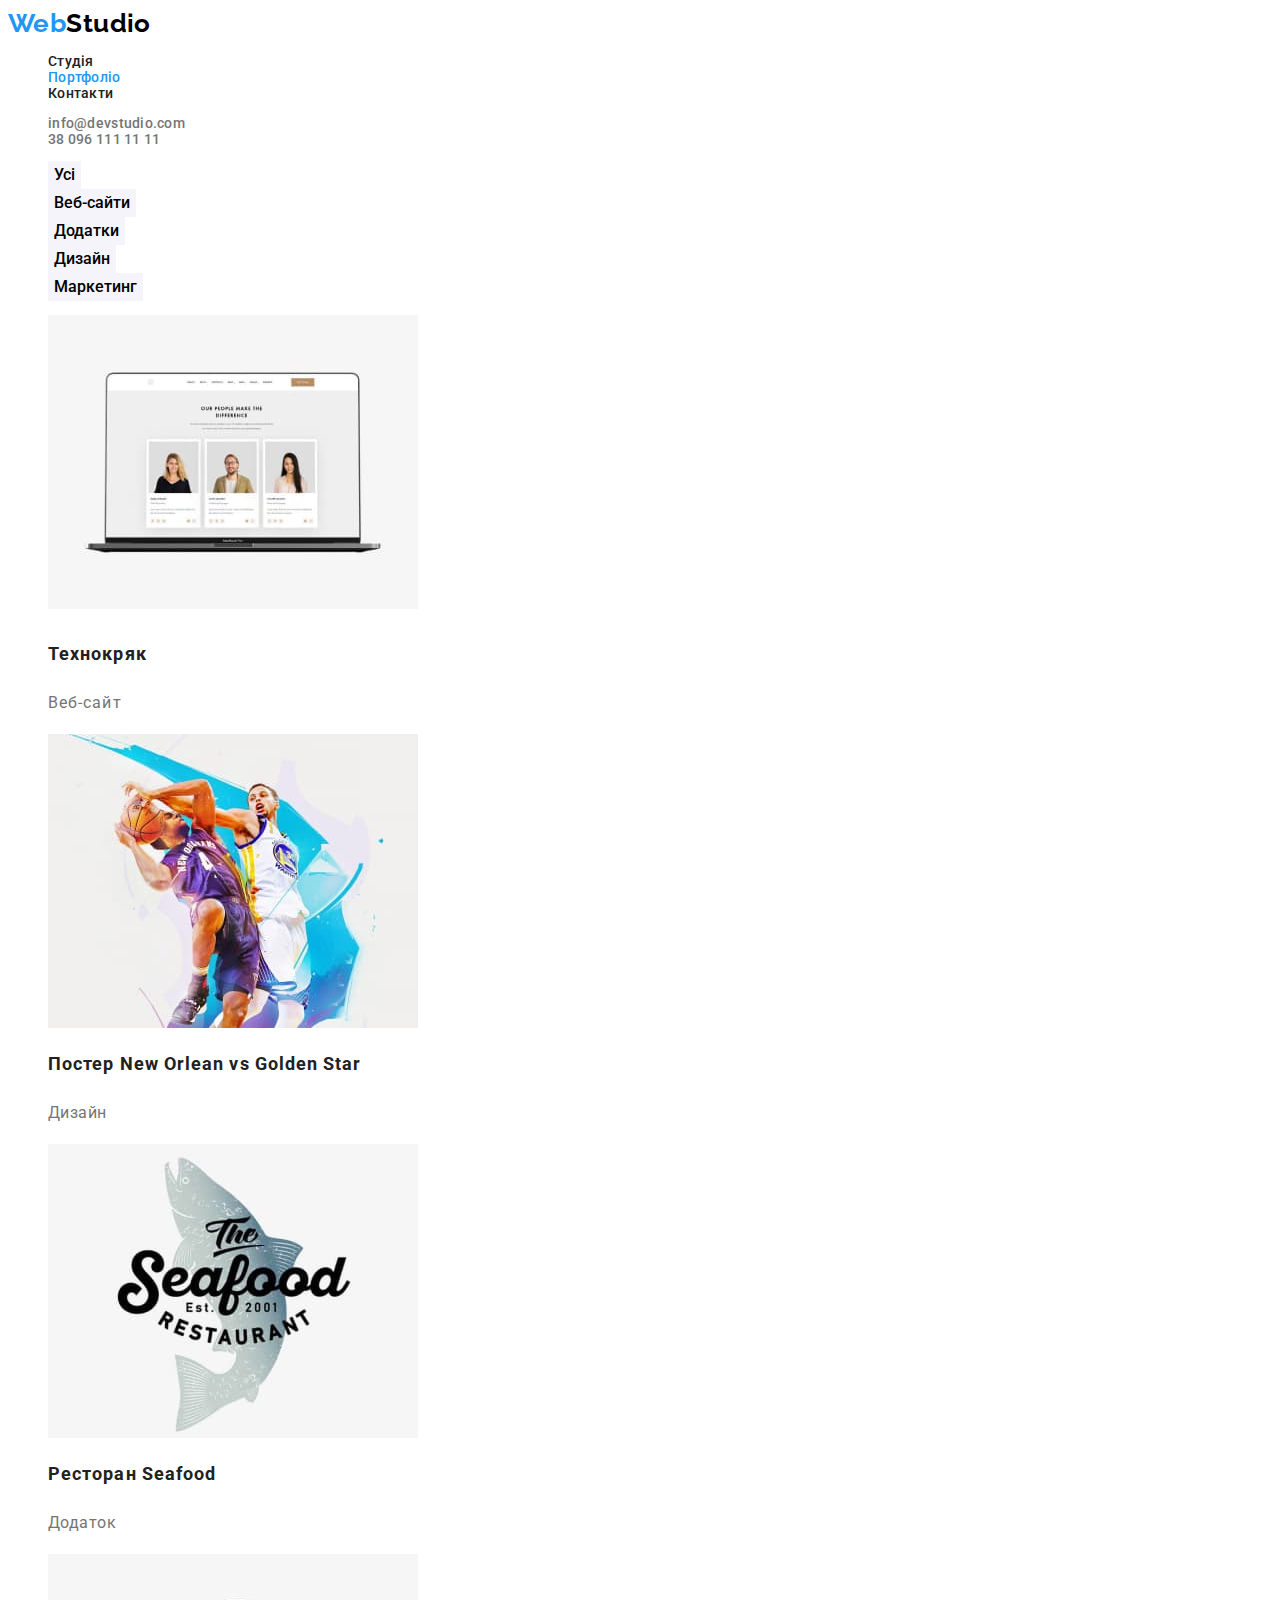
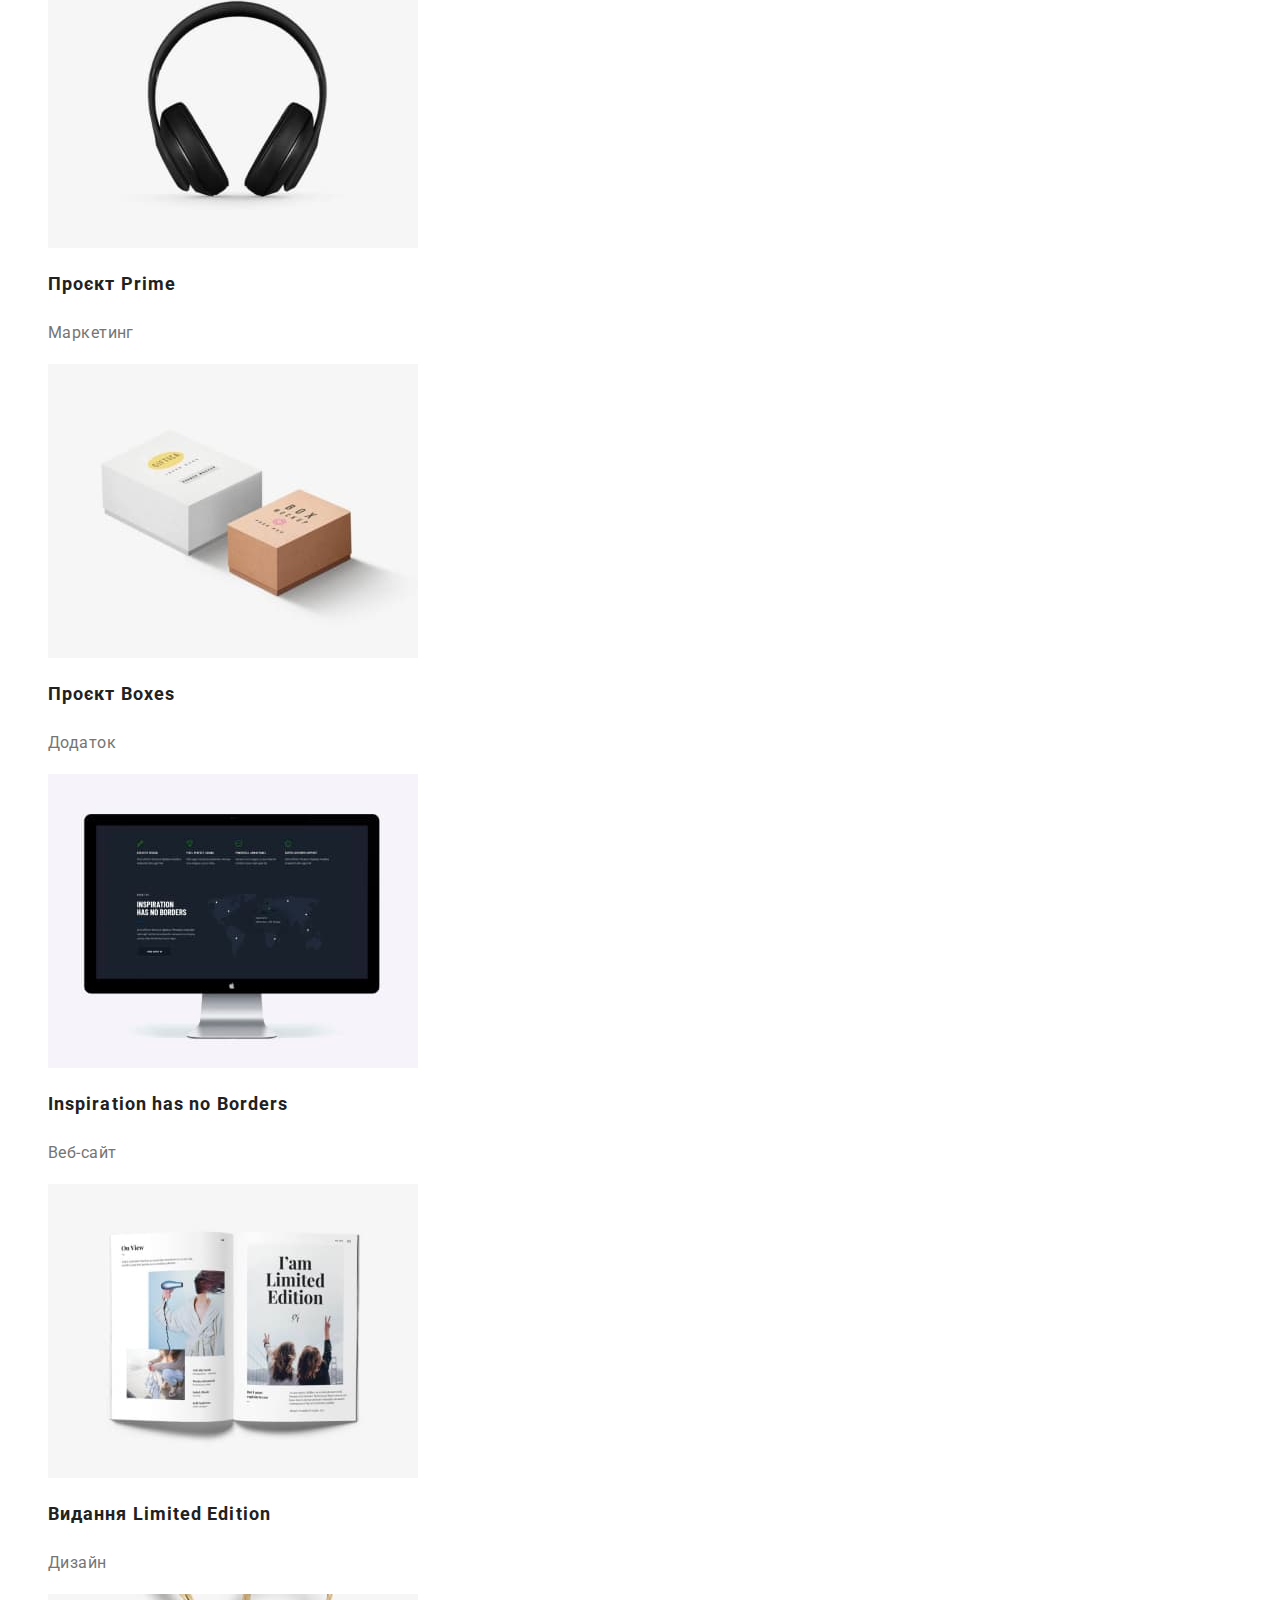
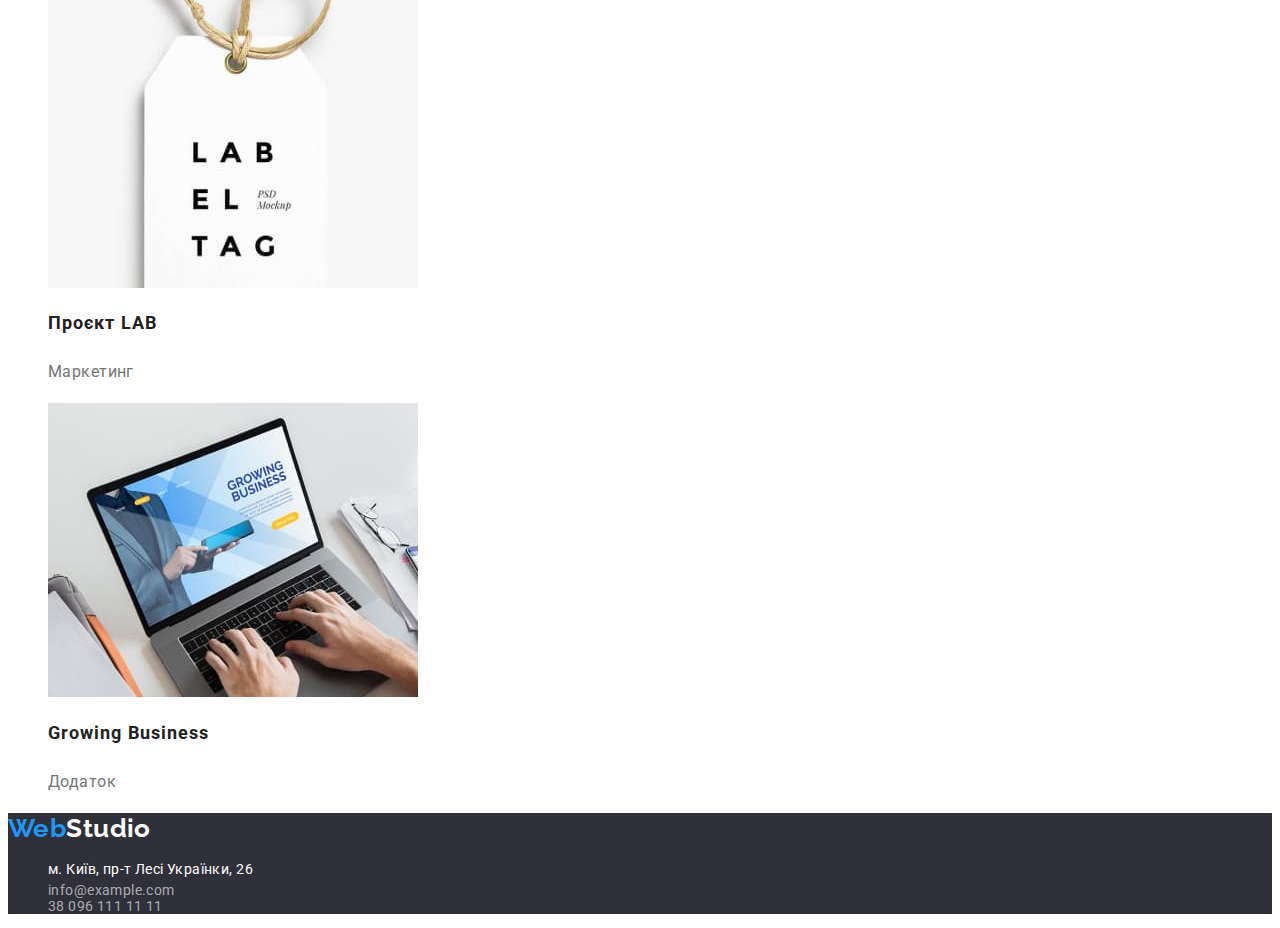
==== portfolio.html @ 8f009e93 "Initial commit" ====
<!DOCTYPE html>
<html lang="uk">
<head>
    <meta charset="UTF-8">
    <meta http-equiv="X-UA-Compatible" content="IE=edge">
    <meta name="viewport" content="width=device-width, initial-scale=1.0">
    <link rel="preconnect" href="https://fonts.googleapis.com" />
    <link rel="preconnect" href="https://fonts.gstatic.com" crossorigin />
    <link href="https://fonts.googleapis.com/css2?family=Raleway:wght@700&family=Roboto:wght@400;500;700;900&display=swap" rel="stylesheet" />
    <link rel="stylesheet" href="./css/styles.css" />
    <title>Портфоліо</title>
</head>
<body>
<header>
<nav class="nav">
    <a class="text" href="/">
        <span class="web">Web</span><span class="studio">Studio</span>
    </a>
    <ul class="list">
        <li><a class="header-nav-link" href="./index.html">
         Студія
     </a>
     </li>
        <li>
         <a class="header-nav-link" href="#">
         <span class="color-active">Портфоліо</span>
         </a>
     </li>
        <li>
         <a class="header-nav-link" href="#">
            Контакти
         </a>
    </li>
    </ul>
    </nav>

    <ul class="list">
        <li>
        <a class="contacts" href="mailto:info@devstudio.com">info@devstudio.com</a>
    </li>
    <li>
        <a class="contacts" href="tel:+380961111111">38 096 111 11 11</a>
    </li>
    </ul>
</header>
<main>
    <section>
<h1 hidden>Портфоліо</h1>
<ul class="list">
    <li>
        <button class="button-portfolio" type="button">
            Усі </button>
    </li>
    
    <li>
        <button class="button-portfolio" type="button">
            Веб-сайти </button>
    </li>
    
    <li>
        <button class="button-portfolio" type="button">
            Додатки </button>
    </li>

    <li>
        <button class="button-portfolio" type="button">
            Дизайн </button>
    </li>
    
    <li>
        <button class="button-portfolio" type="button">
            Маркетинг </button>
    </li>
</ul>
    
<ul class="list">

    <li class="portfolio-title">
        <img src="./images/port1.jpg" alt="Технокряк"  width=370  height="294">
        <h2 class="portfolio-title">Технокряк</h2>
        <p class="portfolio-paragraf">Веб-сайт</p>
    </li>
    <li>
        <img src="./images/port2.jpg" alt="Постер New Orlean vs Golden Star"  width=370  height="294">
        <h2 class="portfolio-title">Постер New Orlean vs Golden Star</h2>
        <p class="portfolio-paragraf">Дизайн</p>
    </li>
    <li>
        <img src="./images/port3.jpg" alt="Ресторан Seafood"  width=370  height="294">
        <h2 class="portfolio-title">Ресторан Seafood</h2>
        <p class="portfolio-paragraf">Додаток</p>
    </li>
    <li>
        <img src="./images/port4.jpg" alt="Проєкт Prime"  width=370  height="294">
        <h2 class="portfolio-title">Проєкт Prime</h2>
        <p class="portfolio-paragraf">Маркетинг</p>
    </li>
    <li>
        <img src="./images/port5.jpg" alt="Проєкт Boxes"  width=370  height="294">
        <h2 class="portfolio-title">Проєкт Boxes</h2>
        <p class="portfolio-paragraf">Додаток</p>
    </li>
    <li>
        <img src="./images/port6.jpg" alt="Inspiration has no Borders"  width=370  height="294">
        <h2 class="portfolio-title">Inspiration has no Borders</h2>
        <p class="portfolio-paragraf">Веб-сайт</p>
    </li>
    <li>
        <img src="./images/port7.jpg" alt="Видання Limited Edition"  width=370  height="294">
        <h2 class="portfolio-title">Видання Limited Edition</h2>
        <p class="portfolio-paragraf">Дизайн</p>
    </li>
    <li>
        <img src="./images/port8.jpg" alt="Проєкт LAB"  width=370  height="294">
        <h2 class="portfolio-title">Проєкт LAB</h2>
        <p class="portfolio-paragraf">Маркетинг</p>
    </li>
    <li>
        <img src="./images/port9.jpg" alt="Growing Business"  width=370  height="294">
        <h2 class="portfolio-title">Growing Business</h2>
        <p class="portfolio-paragraf">Додаток</p>
    </li>
</ul>







    </section>
  </main>
  <footer class="footer-fon">
      <a class="text" href="/">
          <span class="web">Web</span><span class="studio-white">Studio</span>
      </a>
      <address>
          <ul class="list">
              <li>
                  <a class="footer-google" href="https://goo.gl/maps/ibuLNQxGVC2uv8bN8">м. Київ, пр-т Лесі Українки, 26</a>
                </li>
              <li>
                  <a class="footer-text" href="mailto:info@example.com">info@example.com</a>
              </li>
              <li>
                  <a class="footer-text" href="tel:+380961111111">38 096 111 11 11</a>
              </li>
          </ul>
      </address>
  </footer>
</body>
</html>
---- css/styles.css ----
:root
{
    --blue: #2196F3;
    --white: #ffffff;
    --gray: #757575;
    --footer: rgba(255, 255, 255, 0.6);
    --logo-blk: #000000;
    --fon-footer: #2F303A;
    --botton-two: #F5F4FA
}
body{
    font-family: 'Roboto', sans-serif;
    font-size: 14px;
    letter-spacing: 0.03em;
    color: #212121;

}

.text 
{
    text-decoration: none;
}
.list {
    list-style: none;
}

.header-nav-link

{
    text-decoration: none;
    color:inherit ;
    font-weight: 500;
line-height: 1.1428;
letter-spacing: 0.02em;
}
.color-active
{
    color: var(--blue);
}
.web
{
font-family: 'Raleway';
font-weight: 700;
font-size: 26px;
line-height: 1.1923;
color: var(--blue);


}
.studio {
font-family: 'Raleway';
font-weight: 700;
font-size: 26px;
line-height: 1.1923;
color: var(--logo-blk)

}

.studio-white {
font-family: 'Raleway';
font-weight: 700;
font-size: 26px;
line-height: 1.1923;
color: var(--white);

}

.footer-fon
{
background-color: var(--fon-footer);
}

.contacts
{
    font-weight: 500;
    line-height: 1.1428;
    letter-spacing: 0.02em;
    color: var(--gray);
    text-decoration: none;
    cursor: default;
}

.title-font {
    font-weight: 900;
    font-size: 44px;
    line-height: 1.3636; 
    letter-spacing: 0.06em;
    text-transform: uppercase;
    
    color: var(--white);
}
.color-section
{
    background: var(--fon-footer);
}
.button-section-index
{
font-weight: 700;
font-size: 16px;
line-height: 1.875;
letter-spacing: 0.06em;
cursor: pointer;
background: var(--blue);
color: var(--white);
}

.paragraph-title-benefits
{
font-weight: 400;
line-height: 1.7142;

color: var(--gray);
}
.section-title-benefits
{
font-size: 14px;
line-height: 1.1428;
}
.section-title-text
{
font-size: 36px;
line-height: 1.1666;
}
.section-name
{
font-weight: 500;
font-size: 16px;
line-height: 1.1875;
}


.footer-google
{
font-weight: normal;
line-height: 1.7142;
color: var(--white);
text-decoration: none;
cursor: default;
}
.footer-text
{
        font-weight: normal;
        line-height: 0.5833;
        text-decoration: none;
        color: var(--footer);
        cursor: default;
}
.profession
{
font-size: 16px;
line-height: 1.1875;
color: var(--gray);
}
.button-portfolio {
font-family: inherit;
cursor: pointer;
font-weight: 500;
font-size: 16px;
line-height: 1.625;
background: var(--botton-two);
border: none;
}
.button-portfolio:hover,
.button-portfolio:focus
{
background-color: var(--blue);
color: var(--white);
}
.portfolio-title {
font-size: 18px;
line-height: 2.0000;
letter-spacing: 0.06em;
}
.portfolio-paragraf {
    font-weight: 400;
    font-size: 16px;
    line-height: 1.875;
    color: var(--gray); 
}

address
{
    font-style: normal;
}
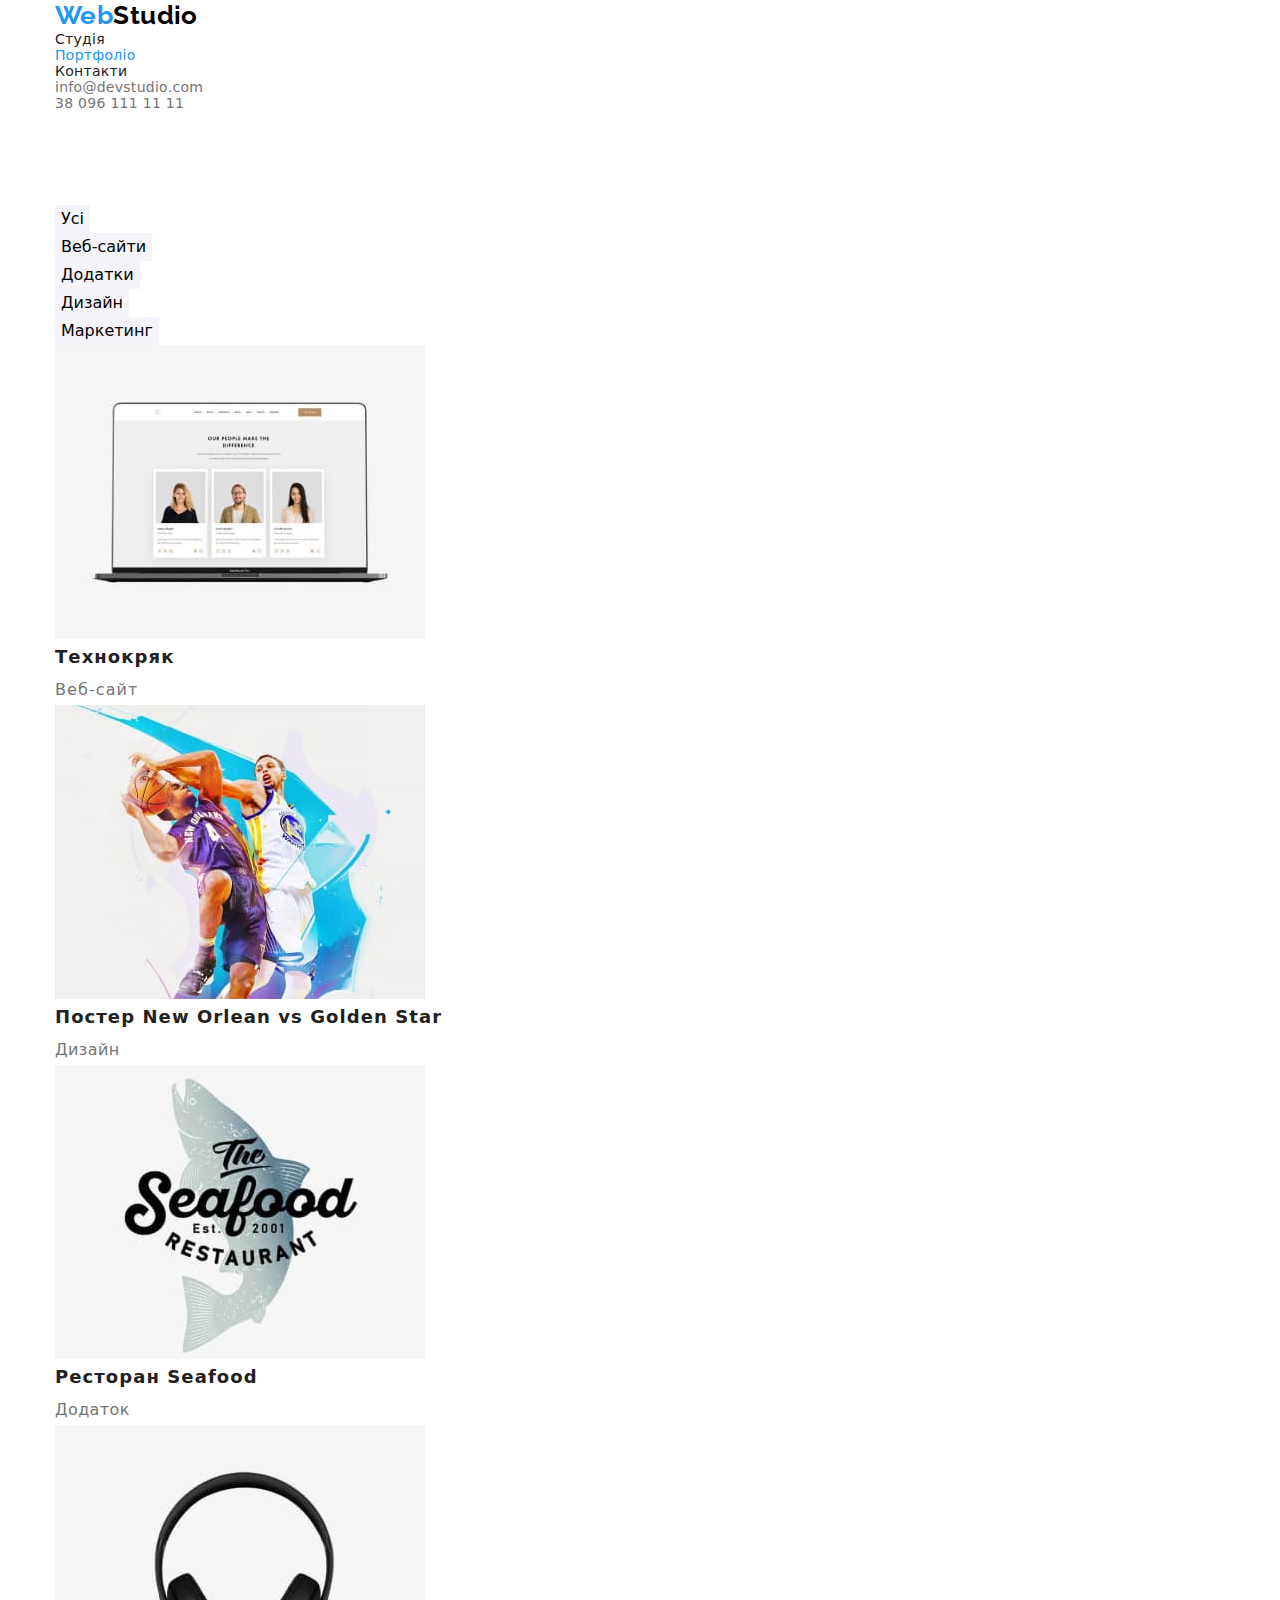
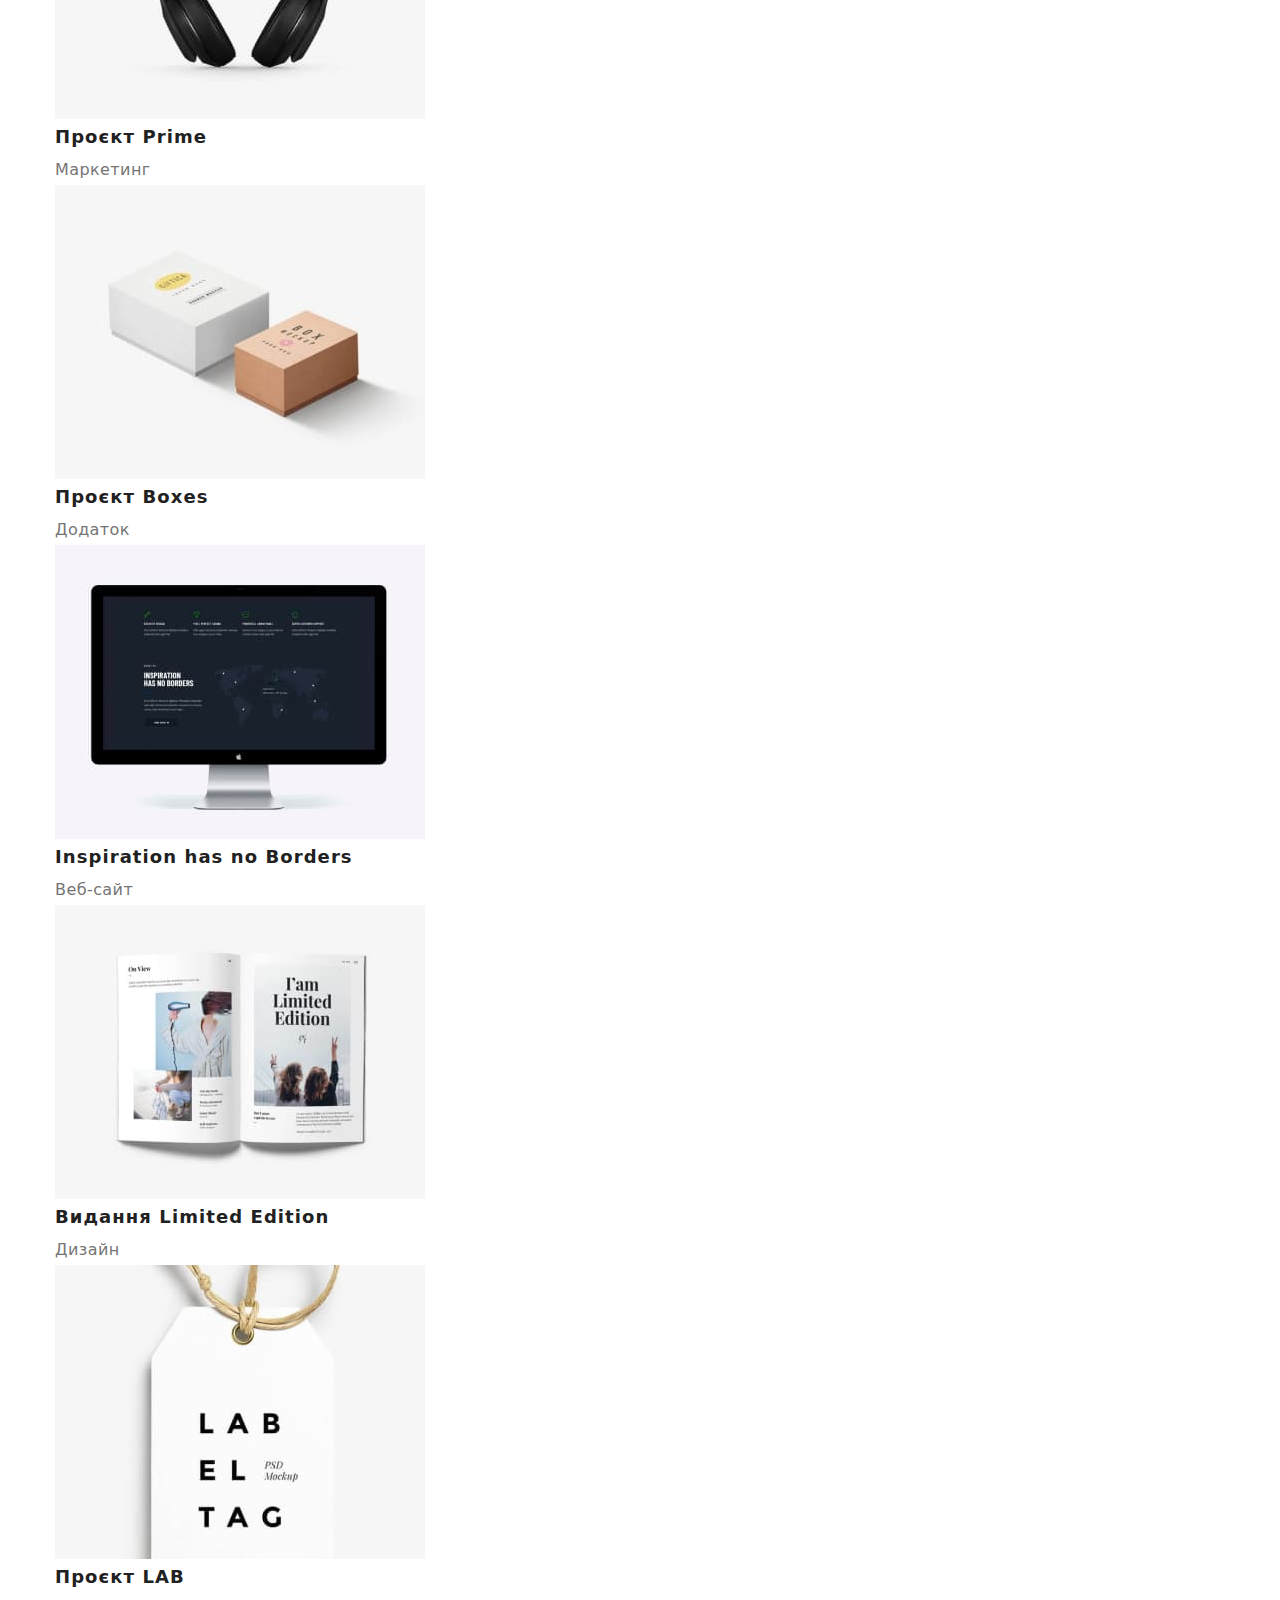
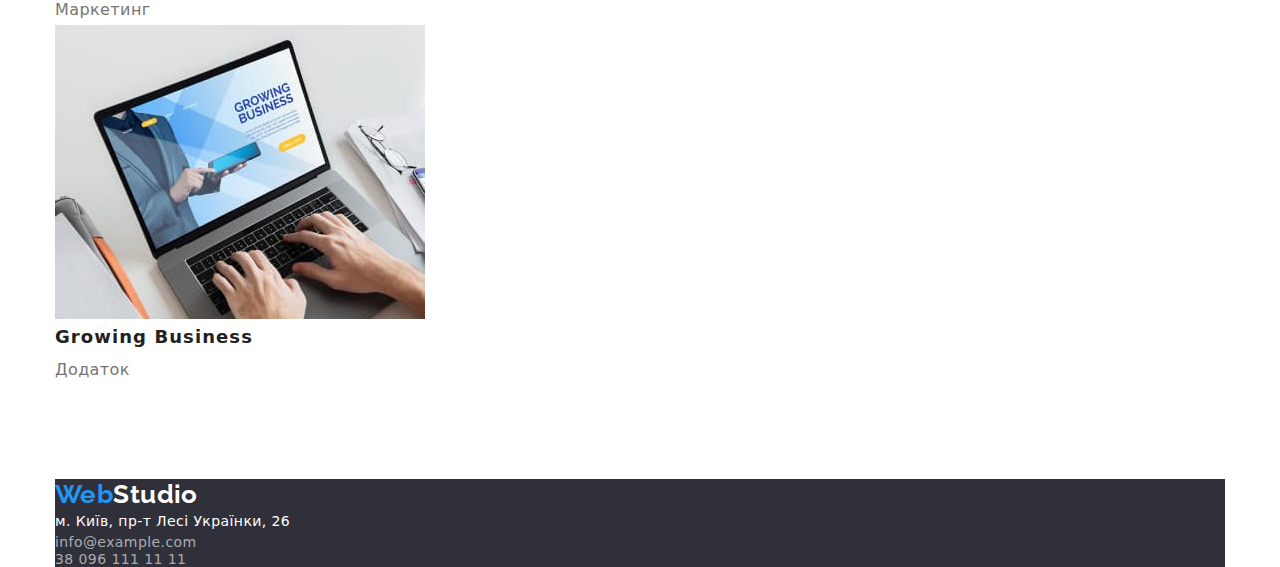
==== commit a316733c: "1" ====
--- a/portfolio.html
+++ b/portfolio.html
@@ -8,45 +8,48 @@
     <link rel="preconnect" href="https://fonts.gstatic.com" crossorigin />
     <link href="https://fonts.googleapis.com/css2?family=Raleway:wght@700&family=Roboto:wght@400;500;700;900&display=swap" rel="stylesheet" />
     <link rel="stylesheet" href="./css/styles.css" />
+    <link rel="stylesheet" href="https://cdnjs.cloudflare.com/ajax/libs/modern-normalize/1.1.0/modern-normalize.css" integrity="sha512-Y0MM+V6ymRKN2zStTqzQ227DWhhp4Mzdo6gnlRnuaNCbc+YN/ZH0sBCLTM4M0oSy9c9VKiCvd4Jk44aCLrNS5Q==" crossorigin="anonymous" referrerpolicy="no-referrer" />
     <title>Портфоліо</title>
 </head>
 <body>
 <header>
-<nav class="nav">
-    <a class="text" href="/">
-        <span class="web">Web</span><span class="studio">Studio</span>
-    </a>
-    <ul class="list">
-        <li><a class="header-nav-link" href="./index.html">
-         Студія
-     </a>
-     </li>
+    <div class="container">
+    <nav class="nav">
+        <a class="text" href="/">
+            <span class="web">Web</span><span class="studio">Studio</span>
+        </a>
+        <ul>
+            <li><a href="./index.html" class="header-nav-link">Студія</a>
+    </li>
+            <li>
+             <a  href="#" class="header-nav-link">
+             <span class="color-active">Портфоліо</span>
+             </a>
+         </li>
+            <li>
+             <a href="#" class="header-nav-link">
+                Контакти
+             </a>
+        </li>
+        </ul>
+        </nav>
+    
+        <ul>
+            <li>
+            <a class="contacts" href="mailto:info@devstudio.com">info@devstudio.com</a>
+        </li>
         <li>
-         <a class="header-nav-link" href="#">
-         <span class="color-active">Портфоліо</span>
-         </a>
-     </li>
-        <li>
-         <a class="header-nav-link" href="#">
-            Контакти
-         </a>
-    </li>
-    </ul>
-    </nav>
-
-    <ul class="list">
-        <li>
-        <a class="contacts" href="mailto:info@devstudio.com">info@devstudio.com</a>
-    </li>
-    <li>
-        <a class="contacts" href="tel:+380961111111">38 096 111 11 11</a>
-    </li>
-    </ul>
+            <a class="contacts" href="tel:+380961111111">38 096 111 11 11</a>
+        </li>
+        </ul>
+    </div>
 </header>
 <main>
-    <section>
+    
+    <section class="section">
+        <div class="container">
 <h1 hidden>Портфоліо</h1>
-<ul class="list">
+<ul>
     <li>
         <button class="button-portfolio" type="button">
             Усі </button>
@@ -121,21 +124,19 @@
         <p class="portfolio-paragraf">Додаток</p>
     </li>
 </ul>
-
-
-
-
-
-
-
+</div>
     </section>
+    
   </main>
+  
+  <div class="container">
   <footer class="footer-fon">
+    
       <a class="text" href="/">
           <span class="web">Web</span><span class="studio-white">Studio</span>
       </a>
       <address>
-          <ul class="list">
+          <ul>
               <li>
                   <a class="footer-google" href="https://goo.gl/maps/ibuLNQxGVC2uv8bN8">м. Київ, пр-т Лесі Українки, 26</a>
                 </li>
@@ -147,6 +148,8 @@
               </li>
           </ul>
       </address>
-  </footer>
+  
+    </footer>
+</div>
 </body>
 </html>--- a/css/styles.css
+++ b/css/styles.css
@@ -8,6 +8,22 @@
     --fon-footer: #2F303A;
     --botton-two: #F5F4FA
 }
+h1,
+h2,
+h3,
+h4,
+h5,
+h6,
+p 
+{
+    margin: 0;
+}
+ul
+{
+    list-style: none;
+    margin: 0;
+    padding: 0;
+}
 body{
     font-family: 'Roboto', sans-serif;
     font-size: 14px;
@@ -15,13 +31,16 @@
     color: #212121;
 
 }
-
+img
+{
+    display: block;
+}
 .text 
 {
     text-decoration: none;
 }
 .list {
-    list-style: none;
+
 }
 
 .header-nav-link
@@ -178,7 +197,21 @@
     color: var(--gray); 
 }
 
+
 address
 {
     font-style: normal;
+}
+.container
+{
+width: 1200px;
+padding-left: 15px;
+padding-right: 15px;
+margin: 0 auto;
+
+}
+.section
+{
+padding-top: 94px;
+padding-bottom: 94px; 
 }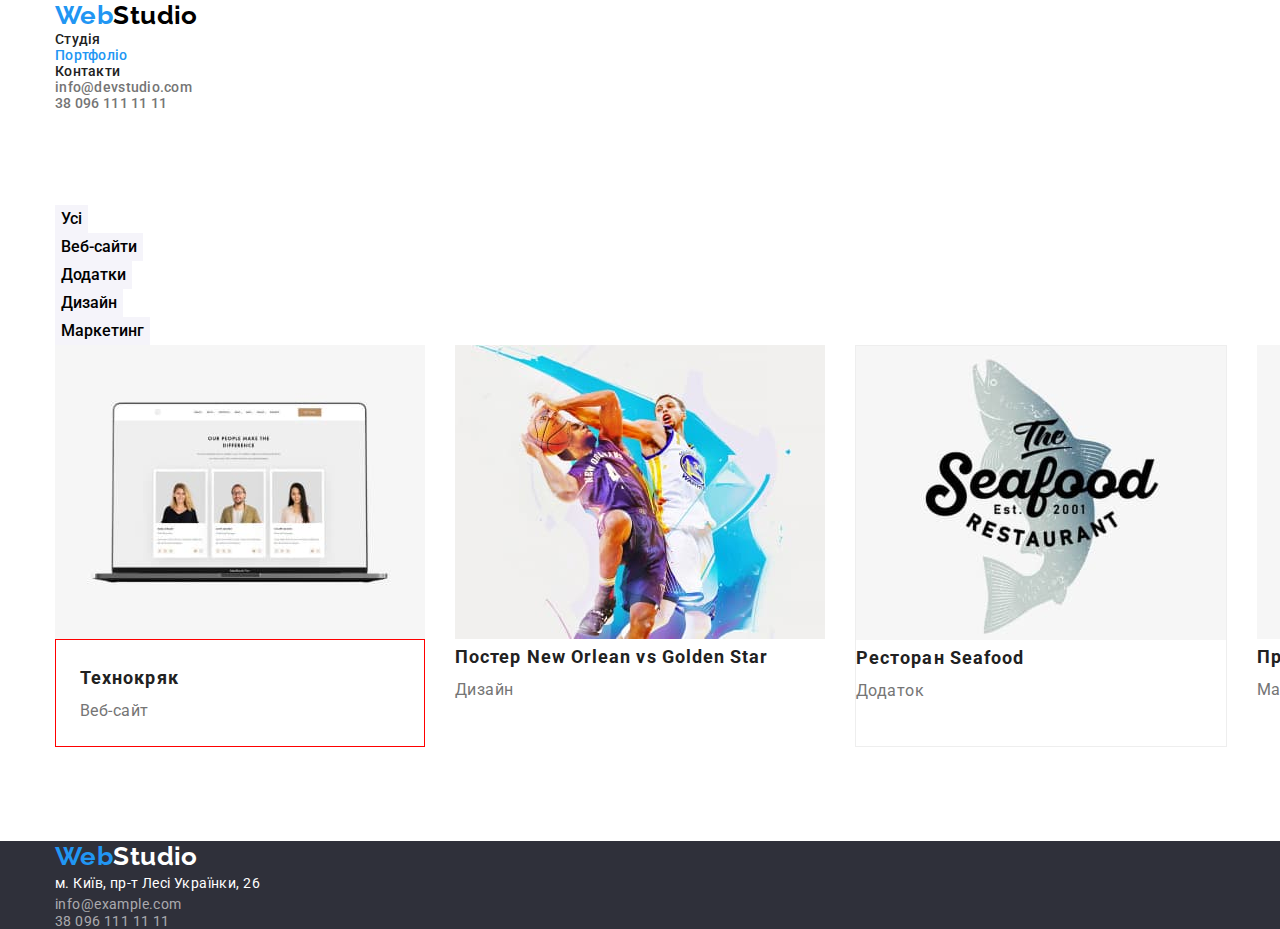
==== commit 99647310: "1" ====
--- a/portfolio.html
+++ b/portfolio.html
@@ -4,12 +4,12 @@
     <meta charset="UTF-8">
     <meta http-equiv="X-UA-Compatible" content="IE=edge">
     <meta name="viewport" content="width=device-width, initial-scale=1.0">
+    <title>Портфоліо</title>
     <link rel="preconnect" href="https://fonts.googleapis.com" />
     <link rel="preconnect" href="https://fonts.gstatic.com" crossorigin />
     <link href="https://fonts.googleapis.com/css2?family=Raleway:wght@700&family=Roboto:wght@400;500;700;900&display=swap" rel="stylesheet" />
+    <link rel="stylesheet" href="https://cdnjs.cloudflare.com/ajax/libs/modern-normalize/1.1.0/modern-normalize.css" integrity="sha512-Y0MM+V6ymRKN2zStTqzQ227DWhhp4Mzdo6gnlRnuaNCbc+YN/ZH0sBCLTM4M0oSy9c9VKiCvd4Jk44aCLrNS5Q==" crossorigin="anonymous" referrerpolicy="no-referrer" />
     <link rel="stylesheet" href="./css/styles.css" />
-    <link rel="stylesheet" href="https://cdnjs.cloudflare.com/ajax/libs/modern-normalize/1.1.0/modern-normalize.css" integrity="sha512-Y0MM+V6ymRKN2zStTqzQ227DWhhp4Mzdo6gnlRnuaNCbc+YN/ZH0sBCLTM4M0oSy9c9VKiCvd4Jk44aCLrNS5Q==" crossorigin="anonymous" referrerpolicy="no-referrer" />
-    <title>Портфоліо</title>
 </head>
 <body>
 <header>
@@ -76,19 +76,22 @@
     </li>
 </ul>
     
-<ul class="list">
+<ul class="portt">
 
-    <li class="portfolio-title">
+    <li>
+        
         <img src="./images/port1.jpg" alt="Технокряк"  width=370  height="294">
-        <h2 class="portfolio-title">Технокряк</h2>
-        <p class="portfolio-paragraf">Веб-сайт</p>
+       <div class="img-port">
+            <h2 class="portfolio-title">Технокряк</h2>
+            <p class="portfolio-paragraf">Веб-сайт</p>
+       </div>
     </li>
     <li>
         <img src="./images/port2.jpg" alt="Постер New Orlean vs Golden Star"  width=370  height="294">
         <h2 class="portfolio-title">Постер New Orlean vs Golden Star</h2>
         <p class="portfolio-paragraf">Дизайн</p>
     </li>
-    <li>
+    <li class="cards">
         <img src="./images/port3.jpg" alt="Ресторан Seafood"  width=370  height="294">
         <h2 class="portfolio-title">Ресторан Seafood</h2>
         <p class="portfolio-paragraf">Додаток</p>
@@ -129,9 +132,9 @@
     
   </main>
   
+  
+  <footer class="footer-fon">
   <div class="container">
-  <footer class="footer-fon">
-    
       <a class="text" href="/">
           <span class="web">Web</span><span class="studio-white">Studio</span>
       </a>
@@ -148,8 +151,8 @@
               </li>
           </ul>
       </address>
-  
+  </div>
     </footer>
-</div>
+
 </body>
 </html>--- a/css/styles.css
+++ b/css/styles.css
@@ -39,8 +39,8 @@
 {
     text-decoration: none;
 }
-.list {
-
+.cards {
+border: 1px solid #EEEEEE;
 }
 
 .header-nav-link
@@ -154,7 +154,7 @@
 line-height: 1.7142;
 color: var(--white);
 text-decoration: none;
-cursor: default;
+
 }
 .footer-text
 {
@@ -162,7 +162,7 @@
         line-height: 0.5833;
         text-decoration: none;
         color: var(--footer);
-        cursor: default;
+    
 }
 .profession
 {
@@ -208,10 +208,22 @@
 padding-left: 15px;
 padding-right: 15px;
 margin: 0 auto;
+flex-wrap: wrap;
 
 }
 .section
 {
 padding-top: 94px;
 padding-bottom: 94px; 
+}
+.img-port
+{
+    padding: 20px 24px;
+    border: 1px solid red;
+}
+
+.portt {
+    display: flex;
+    gap: 30px;
+    
 }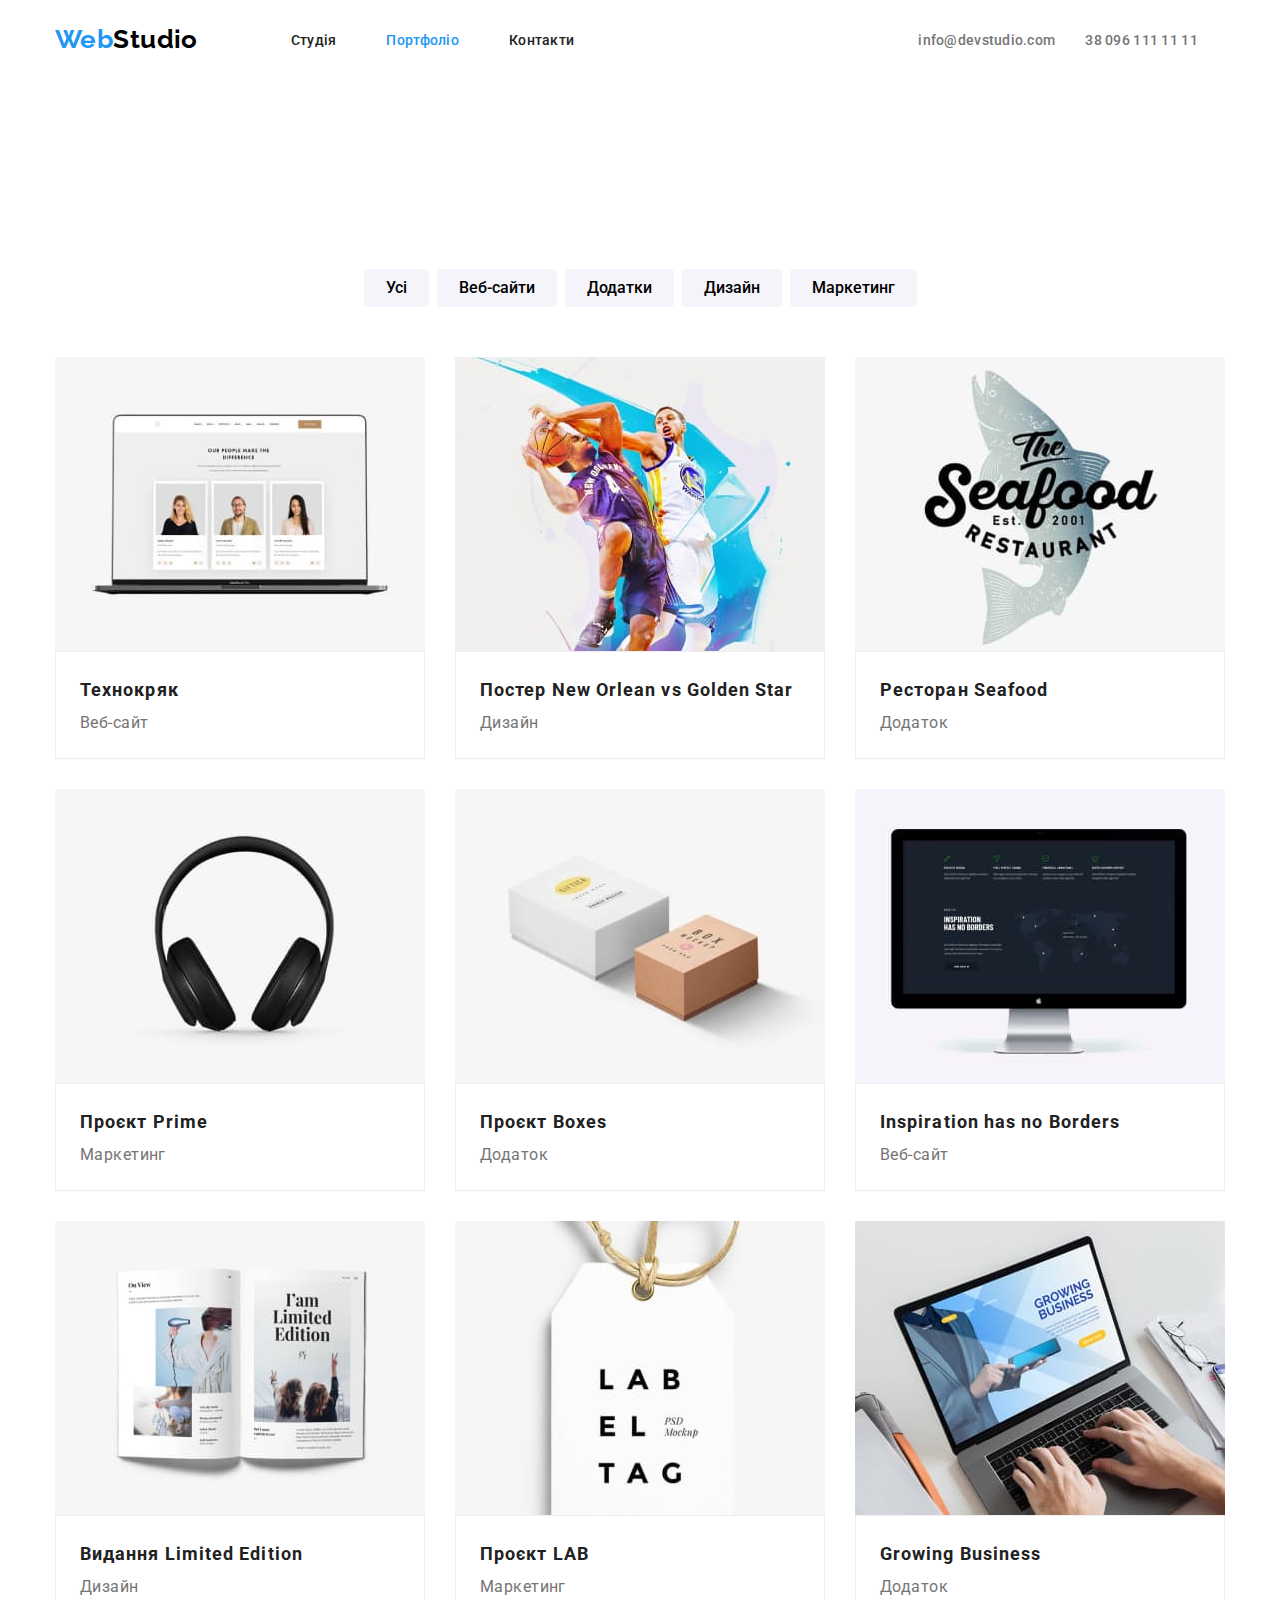
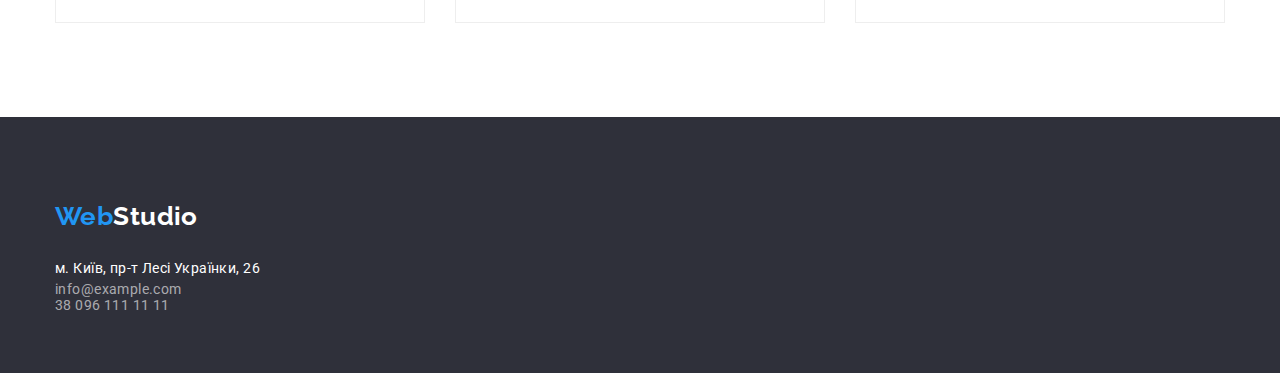
==== commit 21a9df44: "upd2" ====
--- a/portfolio.html
+++ b/portfolio.html
@@ -13,28 +13,26 @@
 </head>
 <body>
 <header>
-    <div class="container">
-    <nav class="nav">
-        <a class="text" href="/">
-            <span class="web">Web</span><span class="studio">Studio</span>
-        </a>
-        <ul>
-            <li><a href="./index.html" class="header-nav-link">Студія</a>
+    <div class="container link-item">
+        <a class="text" href="/"><span class="web">Web</span>Studio</a>
+    <nav>
+        <ul class="header-container">
+            <li class="item"><a class="header-nav-link" href="./index.html">Студія</a>
     </li>
-            <li>
-             <a  href="#" class="header-nav-link">
+            <li class="item">
+             <a class="header-nav-link" href="#">
              <span class="color-active">Портфоліо</span>
              </a>
          </li>
-            <li>
-             <a href="#" class="header-nav-link">
+            <li class="item">
+             <a class="header-nav-link" href="#">
                 Контакти
              </a>
         </li>
         </ul>
         </nav>
     
-        <ul>
+        <ul class="link-item contacts-flex">
             <li>
             <a class="contacts" href="mailto:info@devstudio.com">info@devstudio.com</a>
         </li>
@@ -45,11 +43,10 @@
     </div>
 </header>
 <main>
-    
     <section class="section">
         <div class="container">
 <h1 hidden>Портфоліо</h1>
-<ul>
+<ul class="button-list">
     <li>
         <button class="button-portfolio" type="button">
             Усі </button>
@@ -88,43 +85,61 @@
     </li>
     <li>
         <img src="./images/port2.jpg" alt="Постер New Orlean vs Golden Star"  width=370  height="294">
+        <div class="img-port">
         <h2 class="portfolio-title">Постер New Orlean vs Golden Star</h2>
         <p class="portfolio-paragraf">Дизайн</p>
+        </div>
     </li>
-    <li class="cards">
+    
+    <li>
+        
         <img src="./images/port3.jpg" alt="Ресторан Seafood"  width=370  height="294">
+        <div class="img-port">
         <h2 class="portfolio-title">Ресторан Seafood</h2>
         <p class="portfolio-paragraf">Додаток</p>
+    </div>
     </li>
     <li>
         <img src="./images/port4.jpg" alt="Проєкт Prime"  width=370  height="294">
+        <div class="img-port">
         <h2 class="portfolio-title">Проєкт Prime</h2>
         <p class="portfolio-paragraf">Маркетинг</p>
+    </div>
     </li>
     <li>
         <img src="./images/port5.jpg" alt="Проєкт Boxes"  width=370  height="294">
+        <div class="img-port">
         <h2 class="portfolio-title">Проєкт Boxes</h2>
         <p class="portfolio-paragraf">Додаток</p>
+    </div>
     </li>
     <li>
         <img src="./images/port6.jpg" alt="Inspiration has no Borders"  width=370  height="294">
+        <div class="img-port">
         <h2 class="portfolio-title">Inspiration has no Borders</h2>
         <p class="portfolio-paragraf">Веб-сайт</p>
+</div>
     </li>
     <li>
         <img src="./images/port7.jpg" alt="Видання Limited Edition"  width=370  height="294">
+        <div class="img-port">
         <h2 class="portfolio-title">Видання Limited Edition</h2>
         <p class="portfolio-paragraf">Дизайн</p>
+        </div>
     </li>
     <li>
         <img src="./images/port8.jpg" alt="Проєкт LAB"  width=370  height="294">
+        <div class="img-port">
         <h2 class="portfolio-title">Проєкт LAB</h2>
         <p class="portfolio-paragraf">Маркетинг</p>
+        </div>
     </li>
     <li>
         <img src="./images/port9.jpg" alt="Growing Business"  width=370  height="294">
+        <div class="img-port">
         <h2 class="portfolio-title">Growing Business</h2>
         <p class="portfolio-paragraf">Додаток</p>
+        </div>
     </li>
 </ul>
 </div>
--- a/css/styles.css
+++ b/css/styles.css
@@ -6,7 +6,8 @@
     --footer: rgba(255, 255, 255, 0.6);
     --logo-blk: #000000;
     --fon-footer: #2F303A;
-    --botton-two: #F5F4FA
+    --botton-two: #F5F4FA;
+    --border: #EEEEEE;
 }
 h1,
 h2,
@@ -38,19 +39,26 @@
 .text 
 {
     text-decoration: none;
+
+
 }
 .cards {
-border: 1px solid #EEEEEE;
+border: 1px solid var(--border);
 }
 
 .header-nav-link
 
 {
-    text-decoration: none;
-    color:inherit ;
-    font-weight: 500;
+ text-decoration: none;
+ color:inherit ;
+font-weight: 500;
 line-height: 1.1428;
 letter-spacing: 0.02em;
+
+
+
+
+
 }
 .color-active
 {
@@ -66,12 +74,17 @@
 
 
 }
-.studio {
+.text {
 font-family: 'Raleway';
 font-weight: 700;
 font-size: 26px;
 line-height: 1.1923;
-color: var(--logo-blk)
+color: var(--logo-blk);
+display: flex;
+margin-right: 93px;
+padding-top: 24px;
+padding-bottom: 25px;
+display: block;
 
 }
 
@@ -87,6 +100,10 @@
 .footer-fon
 {
 background-color: var(--fon-footer);
+display: flex;
+padding-top: 60px;
+padding-bottom: 60px;
+
 }
 
 .contacts
@@ -96,7 +113,11 @@
     letter-spacing: 0.02em;
     color: var(--gray);
     text-decoration: none;
-    cursor: default;
+    display: inline-block;
+    
+
+
+
 }
 
 .title-font {
@@ -105,8 +126,11 @@
     line-height: 1.3636; 
     letter-spacing: 0.06em;
     text-transform: uppercase;
-    
     color: var(--white);
+    width: 696px;
+    margin-left: auto;
+    margin-right: auto;
+
 }
 .color-section
 {
@@ -121,32 +145,56 @@
 cursor: pointer;
 background: var(--blue);
 color: var(--white);
-}
-
+border-radius: 4px;
+border: 1px solid var(--logo-blk);
+padding: 10px 32px;
+min-width: 216px;
+text-align: center;
+
+
+}
+.button-first
+{
+    margin-left: auto;
+    margin-right: auto;
+    display: flex;
+    justify-content: center;
+}
 .paragraph-title-benefits
 {
 font-weight: 400;
 line-height: 1.7142;
 
+
 color: var(--gray);
 }
 .section-title-benefits
 {
 font-size: 14px;
 line-height: 1.1428;
+margin-bottom: 10px;
 }
 .section-title-text
 {
 font-size: 36px;
 line-height: 1.1666;
+margin-bottom: 50px;
+text-align: center;
 }
 .section-name
 {
 font-weight: 500;
 font-size: 16px;
 line-height: 1.1875;
-}
-
+margin-top: 30px;
+margin-bottom: 10px; 
+text-align: center;
+}
+.gap-list
+{
+    display: flex;
+    gap: 30px;
+}
 
 .footer-google
 {
@@ -154,7 +202,8 @@
 line-height: 1.7142;
 color: var(--white);
 text-decoration: none;
-
+margin-top: 20px;
+margin-bottom: 39px;
 }
 .footer-text
 {
@@ -162,13 +211,16 @@
         line-height: 0.5833;
         text-decoration: none;
         color: var(--footer);
-    
-}
+        margin-bottom: 9px;
+}
+
 .profession
 {
 font-size: 16px;
 line-height: 1.1875;
 color: var(--gray);
+text-align: center;
+
 }
 .button-portfolio {
 font-family: inherit;
@@ -178,6 +230,9 @@
 line-height: 1.625;
 background: var(--botton-two);
 border: none;
+padding: 6px 22px;
+text-align: center;
+border-radius: 4px;
 }
 .button-portfolio:hover,
 .button-portfolio:focus
@@ -208,7 +263,7 @@
 padding-left: 15px;
 padding-right: 15px;
 margin: 0 auto;
-flex-wrap: wrap;
+
 
 }
 .section
@@ -219,11 +274,55 @@
 .img-port
 {
     padding: 20px 24px;
-    border: 1px solid red;
+    border: 1px solid var(--border);
 }
 
 .portt {
     display: flex;
     gap: 30px;
+    justify-content: center;
+    align-items: center;
+    flex-wrap: wrap;
+}
+
+.section-paragraph
+{
+    display: flex;
+    gap: 30px;
+}
+.button-list
+{
+    display: flex;
+    margin-bottom: 50px;
+    margin-top: 95px;
+    gap:8px;
+    justify-content: center;
+}
+
+
+
+.link-item
+{
+    display: flex;
+
+
+}
+.header-container
+{
+    gap: 50px;
+    display: flex;
+    padding-top: 32px;
+    padding-bottom: 32px;
+    text-align: center;
     
+
+}
+
+.contacts-flex
+{
+    display: flex;
+    padding-top: 32px;
+    padding-bottom: 32px;
+    margin-left: 344px;
+    gap: 30px;
 }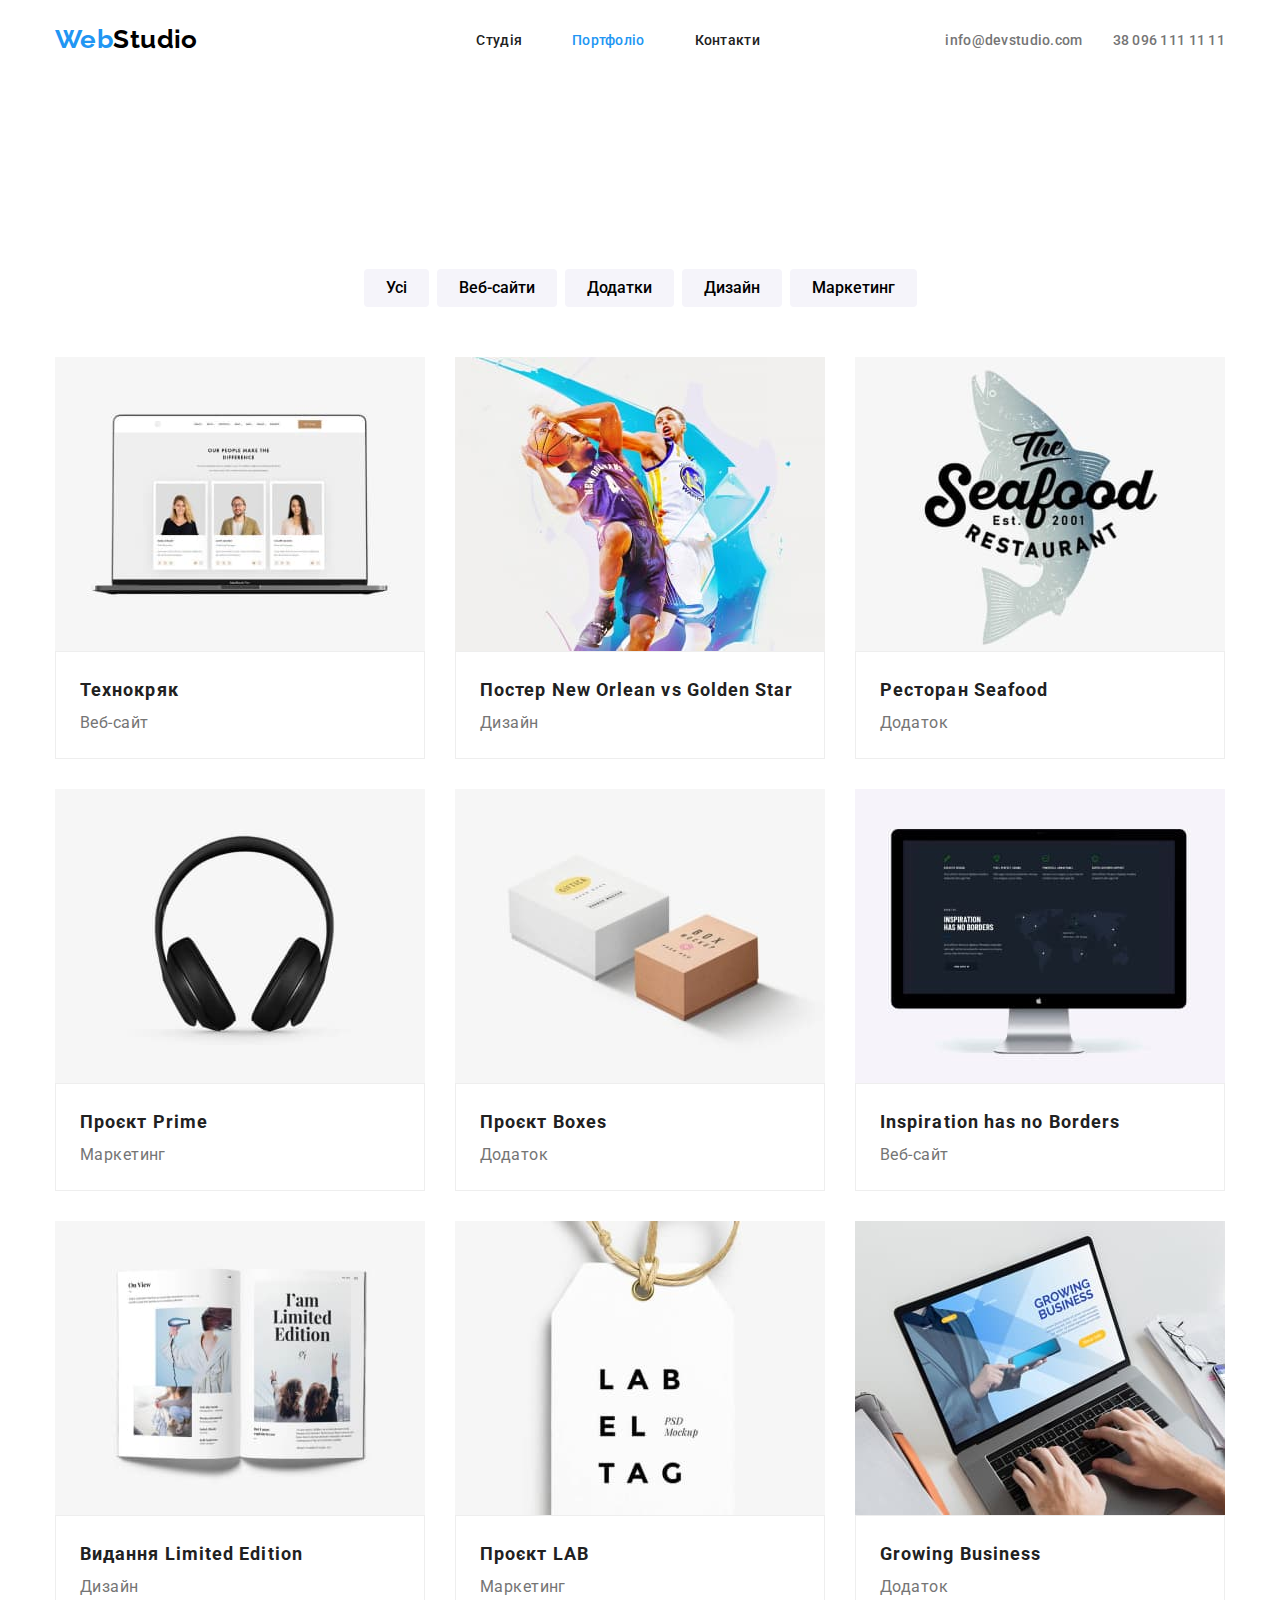
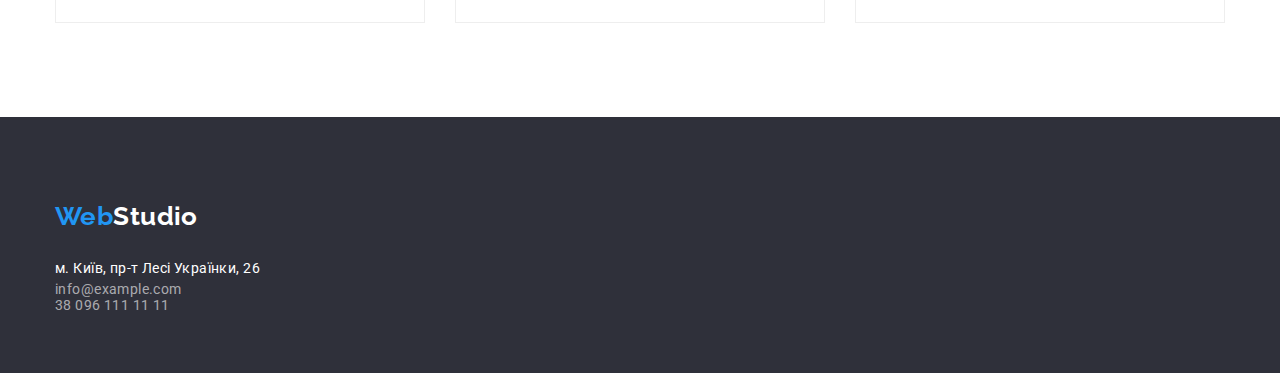
==== commit 5fe9e9d7: "upd3" ====
--- a/portfolio.html
+++ b/portfolio.html
@@ -75,7 +75,7 @@
     
 <ul class="portt">
 
-    <li>
+    <li class="item-portfolio">
         
         <img src="./images/port1.jpg" alt="Технокряк"  width=370  height="294">
        <div class="img-port">
@@ -83,7 +83,7 @@
             <p class="portfolio-paragraf">Веб-сайт</p>
        </div>
     </li>
-    <li>
+    <li class="item-portfolio">
         <img src="./images/port2.jpg" alt="Постер New Orlean vs Golden Star"  width=370  height="294">
         <div class="img-port">
         <h2 class="portfolio-title">Постер New Orlean vs Golden Star</h2>
@@ -91,7 +91,7 @@
         </div>
     </li>
     
-    <li>
+    <li class="item-portfolio">
         
         <img src="./images/port3.jpg" alt="Ресторан Seafood"  width=370  height="294">
         <div class="img-port">
@@ -99,42 +99,42 @@
         <p class="portfolio-paragraf">Додаток</p>
     </div>
     </li>
-    <li>
+    <li class="item-portfolio">
         <img src="./images/port4.jpg" alt="Проєкт Prime"  width=370  height="294">
         <div class="img-port">
         <h2 class="portfolio-title">Проєкт Prime</h2>
         <p class="portfolio-paragraf">Маркетинг</p>
     </div>
     </li>
-    <li>
+    <li class="item-portfolio">
         <img src="./images/port5.jpg" alt="Проєкт Boxes"  width=370  height="294">
         <div class="img-port">
         <h2 class="portfolio-title">Проєкт Boxes</h2>
         <p class="portfolio-paragraf">Додаток</p>
     </div>
     </li>
-    <li>
+    <li class="item-portfolio">
         <img src="./images/port6.jpg" alt="Inspiration has no Borders"  width=370  height="294">
         <div class="img-port">
         <h2 class="portfolio-title">Inspiration has no Borders</h2>
         <p class="portfolio-paragraf">Веб-сайт</p>
 </div>
     </li>
-    <li>
+    <li class="item-portfolio">
         <img src="./images/port7.jpg" alt="Видання Limited Edition"  width=370  height="294">
         <div class="img-port">
         <h2 class="portfolio-title">Видання Limited Edition</h2>
         <p class="portfolio-paragraf">Дизайн</p>
         </div>
     </li>
-    <li>
+    <li class="item-portfolio">
         <img src="./images/port8.jpg" alt="Проєкт LAB"  width=370  height="294">
         <div class="img-port">
         <h2 class="portfolio-title">Проєкт LAB</h2>
         <p class="portfolio-paragraf">Маркетинг</p>
         </div>
     </li>
-    <li>
+    <li class="item-portfolio">
         <img src="./images/port9.jpg" alt="Growing Business"  width=370  height="294">
         <div class="img-port">
         <h2 class="portfolio-title">Growing Business</h2>
--- a/css/styles.css
+++ b/css/styles.css
@@ -179,8 +179,20 @@
 font-size: 36px;
 line-height: 1.1666;
 margin-bottom: 50px;
-text-align: center;
-}
+margin-left: auto;
+margin-right: auto;
+width: 366px;}
+.section-title-text-last
+{
+font-size: 36px;
+line-height: 1.1666;
+margin-bottom: 50px;
+margin-left: auto;
+margin-right: auto;
+max-width: 264;
+text-align: center;
+}
+
 .section-name
 {
 font-weight: 500;
@@ -195,7 +207,14 @@
     display: flex;
     gap: 30px;
 }
-
+.box-item
+{
+    width: calc((100%-60px)/3);
+}
+.item-pers
+{
+    width: calc((100%-90px)/4);
+}
 .footer-google
 {
 font-weight: normal;
@@ -304,6 +323,7 @@
 .link-item
 {
     display: flex;
+    justify-content: space-between;
 
 
 }
@@ -323,6 +343,8 @@
     display: flex;
     padding-top: 32px;
     padding-bottom: 32px;
-    margin-left: 344px;
     gap: 30px;
+}
+.item-portfolio {
+    width: calc((100%-60px)/3);
 }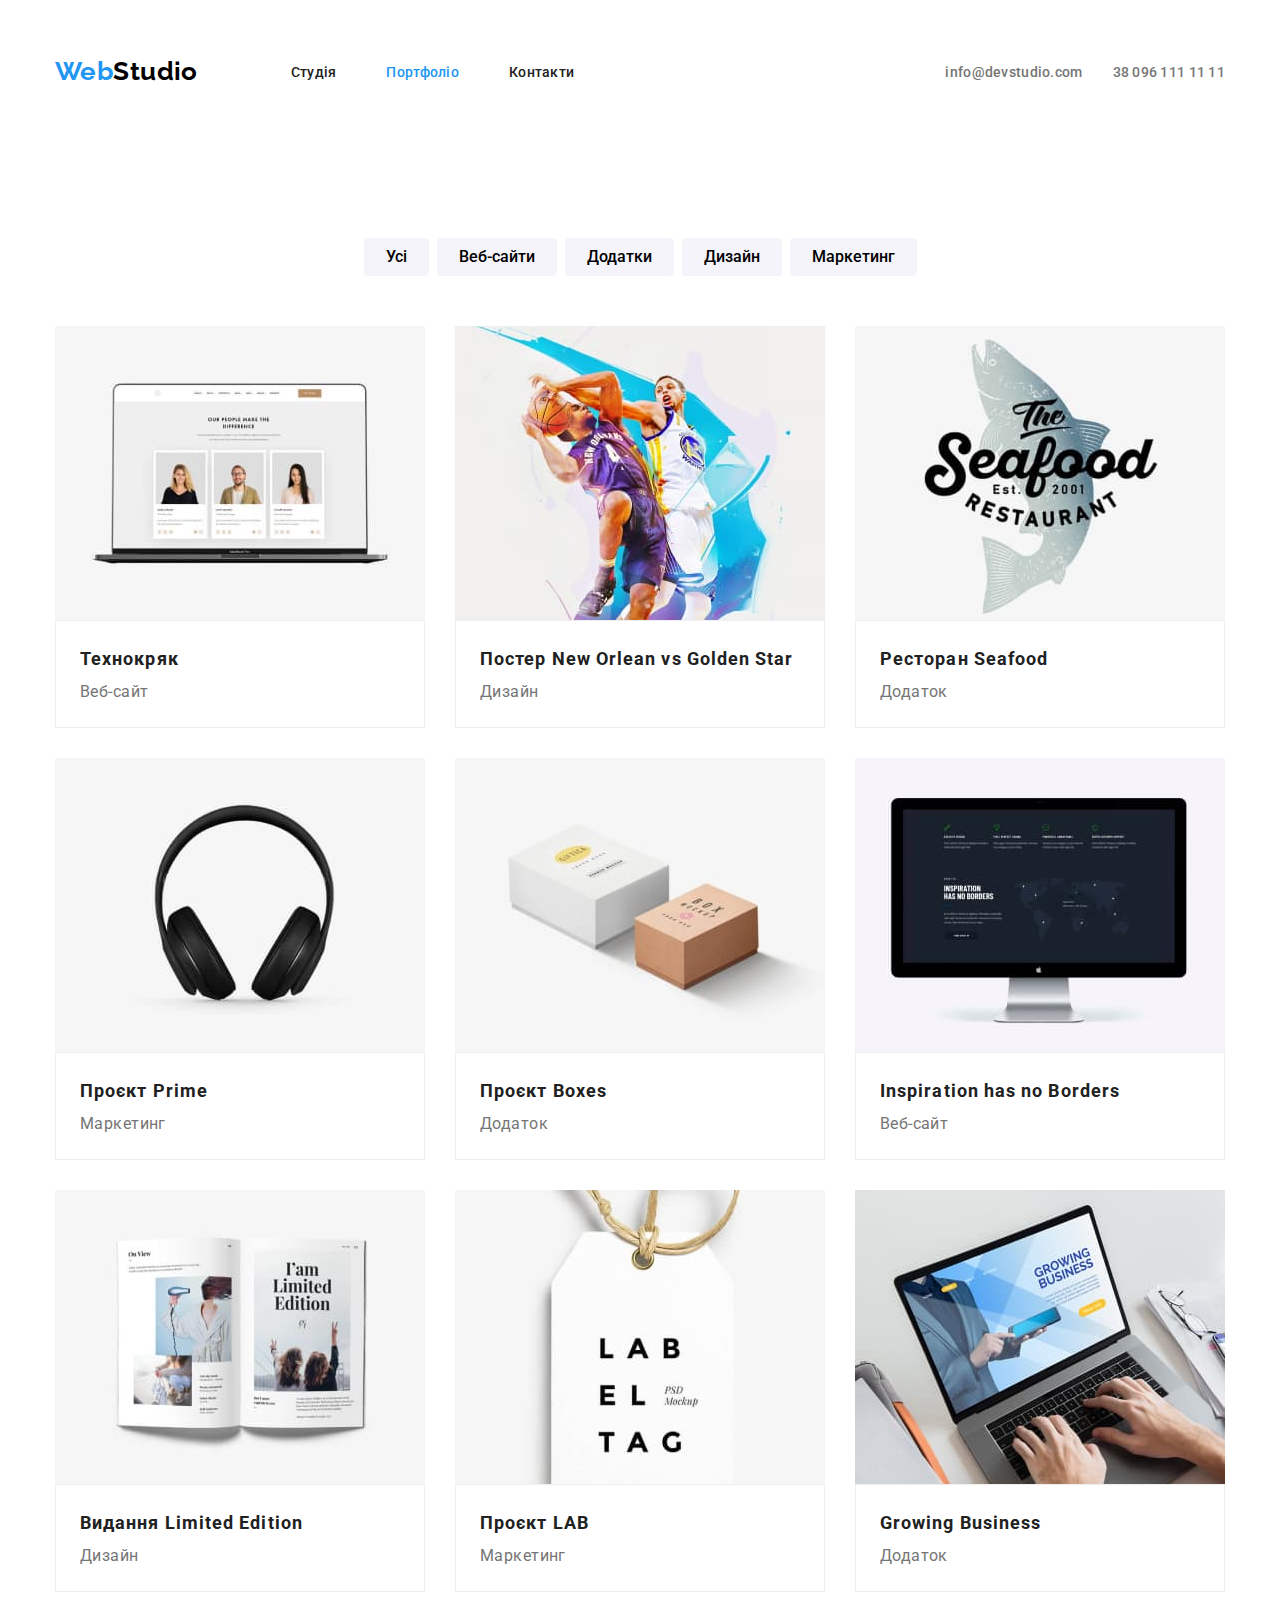
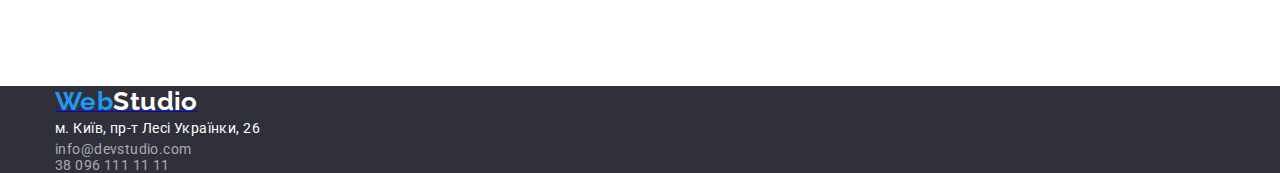
==== commit aa71a389: "upd5" ====
--- a/portfolio.html
+++ b/portfolio.html
@@ -12,36 +12,38 @@
     <link rel="stylesheet" href="./css/styles.css" />
 </head>
 <body>
-<header>
-    <div class="container link-item">
-        <a class="text" href="/"><span class="web">Web</span>Studio</a>
-    <nav>
-        <ul class="header-container">
-            <li class="item"><a class="header-nav-link" href="./index.html">Студія</a>
-    </li>
-            <li class="item">
-             <a class="header-nav-link" href="#">
-             <span class="color-active">Портфоліо</span>
-             </a>
-         </li>
-            <li class="item">
-             <a class="header-nav-link" href="#">
-                Контакти
-             </a>
+    <header class="header">
+        <div class="container link-item">
+            <div class="text-pad">
+            <a class="text" href="/"><span class="web">Web</span>Studio</a>
+            </div>
+        <nav class="nav">
+            <ul class="header-container">
+                <li class="item"><a class="header-nav-link" href="./index.html">Студія</a>
         </li>
-        </ul>
-        </nav>
-    
-        <ul class="link-item contacts-flex">
+                <li class="item">
+                 <a class="header-nav-link  courrent" href="./portfolio.html">
+                 Портфоліо
+                 </a>
+             </li>
+                <li class="item">
+                 <a class="header-nav-link" href="#">
+                    Контакти
+                 </a>
+            </li>
+            </ul>
+            </nav>
+        
+            <ul class="link-item contacts-flex">
+                <li>
+                <a class="contacts" href="mailto:info@devstudio.com">info@devstudio.com</a>
+            </li>
             <li>
-            <a class="contacts" href="mailto:info@devstudio.com">info@devstudio.com</a>
-        </li>
-        <li>
-            <a class="contacts" href="tel:+380961111111">38 096 111 11 11</a>
-        </li>
-        </ul>
-    </div>
-</header>
+                <a class="contacts" href="tel:+380961111111">38 096 111 11 11</a>
+            </li>
+            </ul>
+        </div>
+    </header>
 <main>
     <section class="section">
         <div class="container">
@@ -147,27 +149,25 @@
     
   </main>
   
-  
   <footer class="footer-fon">
-  <div class="container">
-      <a class="text" href="/">
-          <span class="web">Web</span><span class="studio-white">Studio</span>
-      </a>
-      <address>
-          <ul>
-              <li>
-                  <a class="footer-google" href="https://goo.gl/maps/ibuLNQxGVC2uv8bN8">м. Київ, пр-т Лесі Українки, 26</a>
-                </li>
-              <li>
-                  <a class="footer-text" href="mailto:info@example.com">info@example.com</a>
-              </li>
-              <li>
-                  <a class="footer-text" href="tel:+380961111111">38 096 111 11 11</a>
-              </li>
-          </ul>
-      </address>
-  </div>
-    </footer>
+    <div class="container">
+    <a href="/" class=logo-footer>
+        <span class="web">Web</span><span class="studio-white">Studio</span>
+    </a>
+    <address>
+        <ul>
+            <li>
+                <a class="footer-google" href="https://goo.gl/maps/ibuLNQxGVC2uv8bN8">м. Київ, пр-т Лесі Українки, 26</a>
+            </li>
+            <li>
+                <a class="footer-text" href="mailto:info@devstudio.com">info@devstudio.com</a>
+            </li>
+            <li>
+                <a class="footer-text" href="tel:+380961111111">38 096 111 11 11</a>
+            </li>
+        </ul>
+    </address>
+</footer>
 
 </body>
 </html>--- a/css/styles.css
+++ b/css/styles.css
@@ -8,6 +8,8 @@
     --fon-footer: #2F303A;
     --botton-two: #F5F4FA;
     --border: #EEEEEE;
+    
+
 }
 h1,
 h2,
@@ -42,6 +44,11 @@
 
 
 }
+.text-pad
+{
+    padding-top: 32px;
+    padding-bottom: 32px;
+}
 .cards {
 border: 1px solid var(--border);
 }
@@ -53,14 +60,18 @@
  color:inherit ;
 font-weight: 500;
 line-height: 1.1428;
-letter-spacing: 0.02em;
-
-
-
-
-
-}
-.color-active
+letter-spacing: 0.02em;}
+
+.header-nav-link:hover
+{
+color: var(--blue);
+
+}
+.contacts:hover
+{
+color: var(--blue);}
+
+.courrent
 {
     color: var(--blue);
 }
@@ -70,9 +81,15 @@
 font-weight: 700;
 font-size: 26px;
 line-height: 1.1923;
-color: var(--blue);
-
-
+color: var(--blue);}
+.header
+{
+border-bottom: border: 1px solid #ECECEC;;
+}
+.nav{
+    padding-top: 32px;
+    padding-bottom: 32px;
+    margin-right: auto;
 }
 .text {
 font-family: 'Raleway';
@@ -87,7 +104,10 @@
 display: block;
 
 }
-
+.fon
+{
+    background-color: var(--botton-two);
+}
 .studio-white {
 font-family: 'Raleway';
 font-weight: 700;
@@ -101,8 +121,7 @@
 {
 background-color: var(--fon-footer);
 display: flex;
-padding-top: 60px;
-padding-bottom: 60px;
+
 
 }
 
@@ -114,13 +133,16 @@
     color: var(--gray);
     text-decoration: none;
     display: inline-block;
-    
+    padding-top: 32px;
+    padding-bottom: 32px;
+
 
 
 
 }
 
 .title-font {
+    font-family: 'Roboto';
     font-weight: 900;
     font-size: 44px;
     line-height: 1.3636; 
@@ -130,6 +152,7 @@
     width: 696px;
     margin-left: auto;
     margin-right: auto;
+    text-align: center;
 
 }
 .color-section
@@ -160,6 +183,10 @@
     display: flex;
     justify-content: center;
 }
+.item-perevagu
+{
+flex-basis: calc(100% - 90px)/4;
+}
 .paragraph-title-benefits
 {
 font-weight: 400;
@@ -175,33 +202,23 @@
 margin-bottom: 10px;
 }
 .section-title-text
+{
+font-size: 36px;
+line-height: 1.1666;
+margin-bottom: 50px;
+text-align: center;
+}
+.section-title-text-last
 {
 font-size: 36px;
 line-height: 1.1666;
 margin-bottom: 50px;
 margin-left: auto;
 margin-right: auto;
-width: 366px;}
-.section-title-text-last
-{
-font-size: 36px;
-line-height: 1.1666;
-margin-bottom: 50px;
-margin-left: auto;
-margin-right: auto;
-max-width: 264;
-text-align: center;
-}
-
-.section-name
-{
-font-weight: 500;
-font-size: 16px;
-line-height: 1.1875;
-margin-top: 30px;
-margin-bottom: 10px; 
-text-align: center;
-}
+text-align: center;
+}
+
+
 .gap-list
 {
     display: flex;
@@ -209,11 +226,13 @@
 }
 .box-item
 {
-    width: calc((100%-60px)/3);
+    width: calc((100% - 60px)/3);
 }
 .item-pers
 {
-    width: calc((100%-90px)/4);
+    width: calc((100% - 90px)/4);
+    background-color: var(--white);
+    
 }
 .footer-google
 {
@@ -232,15 +251,29 @@
         color: var(--footer);
         margin-bottom: 9px;
 }
-
+.profession-size
+{
+    padding-bottom: 30px;
+    padding-top: 30px;
+    
+}
+.section-name
+{
+font-weight: 500;
+font-size: 16px;
+line-height: 1.1875;
+margin-bottom: 10px; 
+text-align: center;
+}
 .profession
 {
 font-size: 16px;
 line-height: 1.1875;
 color: var(--gray);
 text-align: center;
-
-}
+}
+
+
 .button-portfolio {
 font-family: inherit;
 cursor: pointer;
@@ -299,11 +332,11 @@
 .portt {
     display: flex;
     gap: 30px;
-    justify-content: center;
-    align-items: center;
     flex-wrap: wrap;
 }
-
+.item-portfolio {
+    width: calc((100% - 60px)/3); }
+    
 .section-paragraph
 {
     display: flex;
@@ -313,7 +346,6 @@
 {
     display: flex;
     margin-bottom: 50px;
-    margin-top: 95px;
     gap:8px;
     justify-content: center;
 }
@@ -323,7 +355,7 @@
 .link-item
 {
     display: flex;
-    justify-content: space-between;
+   
 
 
 }
@@ -340,11 +372,19 @@
 
 .contacts-flex
 {
-    display: flex;
     padding-top: 32px;
     padding-bottom: 32px;
     gap: 30px;
 }
-.item-portfolio {
-    width: calc((100%-60px)/3);
+.logo-footer
+{
+    margin-bottom: 20px;
+}
+.footer-google:hover
+{
+    color: var(--blue);
+}
+.footer-text:hover
+{
+    color: var(--blue);
 }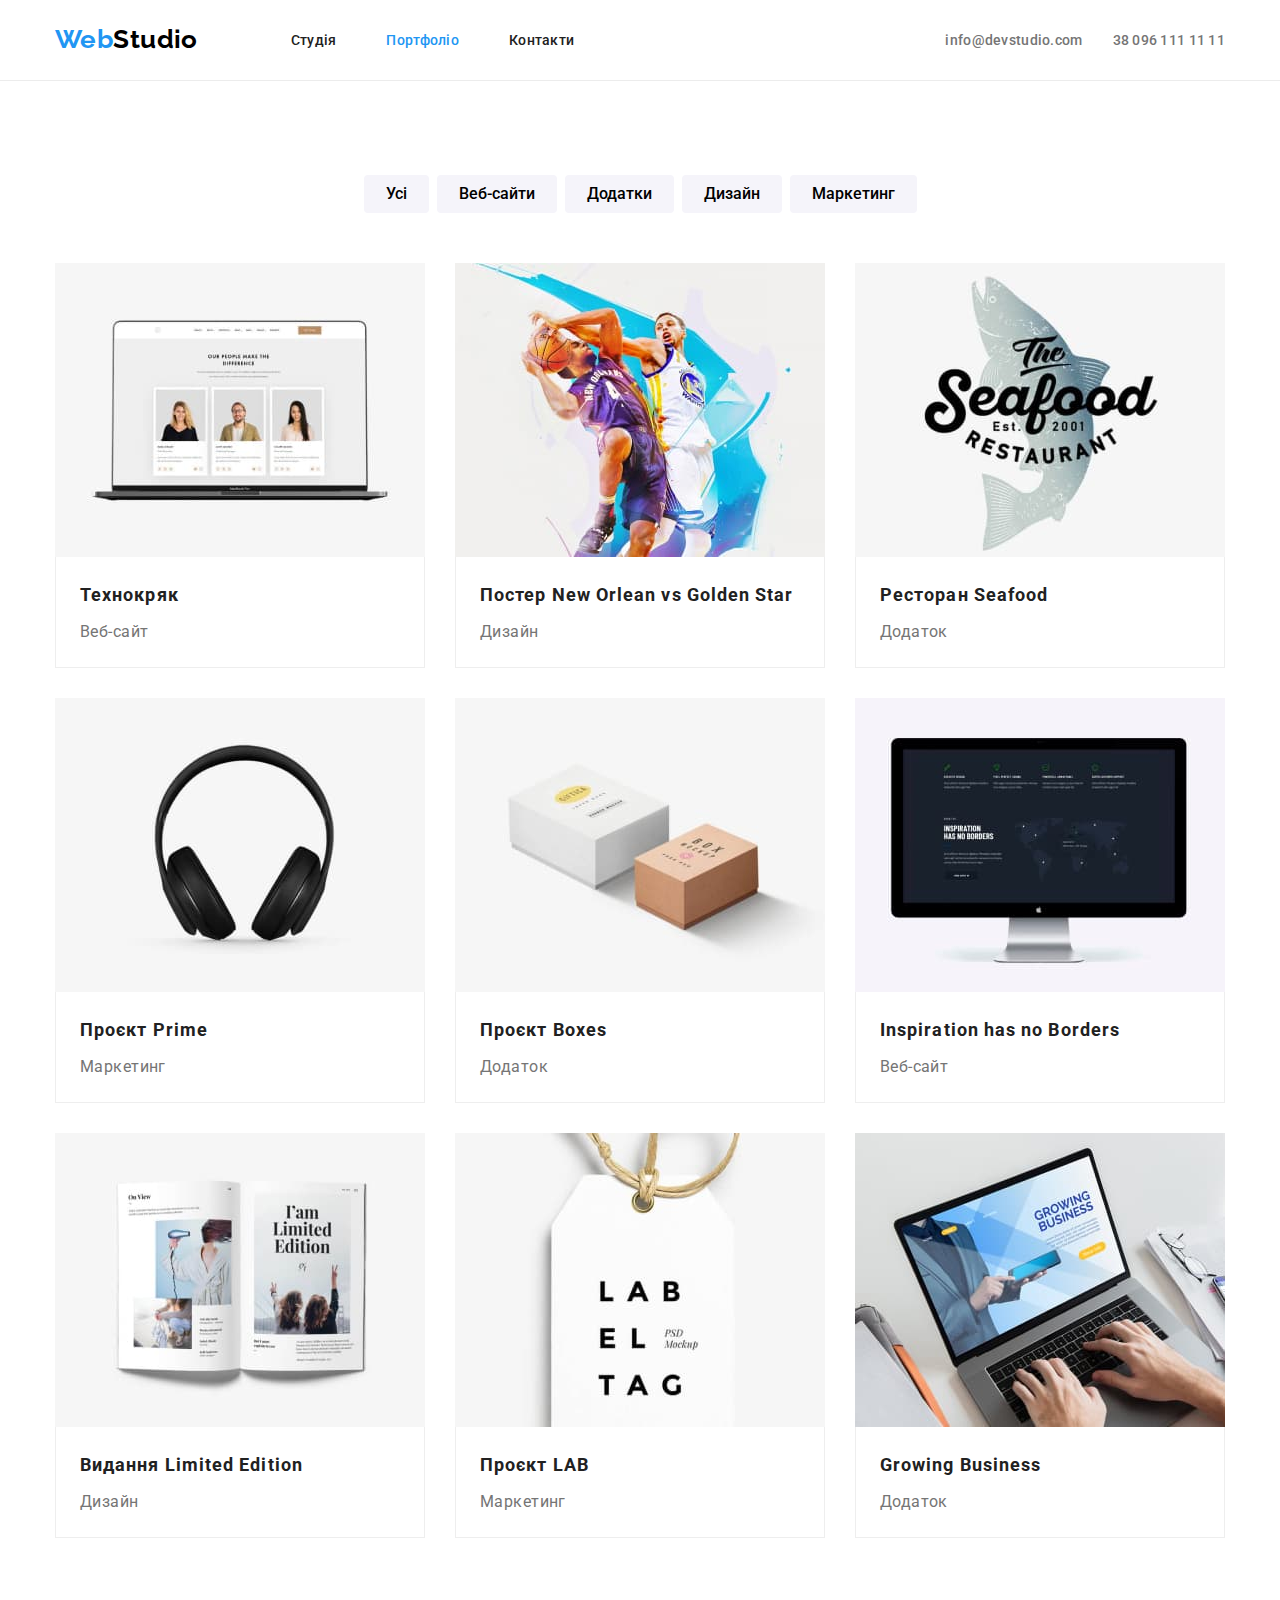
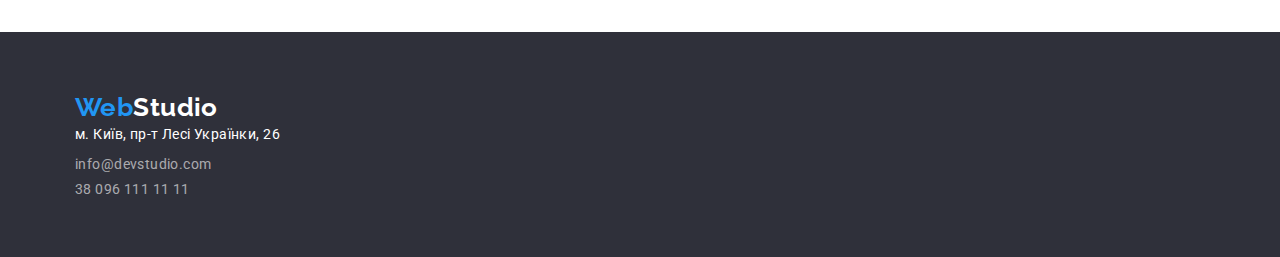
==== commit 53e0a009: "updateall" ====
--- a/portfolio.html
+++ b/portfolio.html
@@ -14,10 +14,9 @@
 <body>
     <header class="header">
         <div class="container link-item">
-            <div class="text-pad">
+            
+            <nav class="nav">
             <a class="text" href="/"><span class="web">Web</span>Studio</a>
-            </div>
-        <nav class="nav">
             <ul class="header-container">
                 <li class="item"><a class="header-nav-link" href="./index.html">Студія</a>
         </li>
@@ -80,10 +79,10 @@
     <li class="item-portfolio">
         
         <img src="./images/port1.jpg" alt="Технокряк"  width=370  height="294">
-       <div class="img-port">
+<div class="img-port">
             <h2 class="portfolio-title">Технокряк</h2>
             <p class="portfolio-paragraf">Веб-сайт</p>
-       </div>
+</div>
     </li>
     <li class="item-portfolio">
         <img src="./images/port2.jpg" alt="Постер New Orlean vs Golden Star"  width=370  height="294">
@@ -147,25 +146,26 @@
 </div>
     </section>
     
-  </main>
-  
-  <footer class="footer-fon">
+</main>
+
+<footer class="footer-fon">
     <div class="container">
     <a href="/" class=logo-footer>
         <span class="web">Web</span><span class="studio-white">Studio</span>
     </a>
     <address>
         <ul>
-            <li>
+            <li class="item-footer">
                 <a class="footer-google" href="https://goo.gl/maps/ibuLNQxGVC2uv8bN8">м. Київ, пр-т Лесі Українки, 26</a>
             </li>
-            <li>
+            <li class="item-footer">
                 <a class="footer-text" href="mailto:info@devstudio.com">info@devstudio.com</a>
             </li>
             <li>
                 <a class="footer-text" href="tel:+380961111111">38 096 111 11 11</a>
             </li>
         </ul>
+    </div>
     </address>
 </footer>
 
--- a/css/styles.css
+++ b/css/styles.css
@@ -43,12 +43,10 @@
     text-decoration: none;
 
 
-}
-.text-pad
-{
-    padding-top: 32px;
-    padding-bottom: 32px;
-}
+
+}
+
+
 .cards {
 border: 1px solid var(--border);
 }
@@ -56,11 +54,18 @@
 .header-nav-link
 
 {
- text-decoration: none;
- color:inherit ;
+text-decoration: none;
+color:inherit ;
 font-weight: 500;
 line-height: 1.1428;
-letter-spacing: 0.02em;}
+letter-spacing: 0.02em;
+padding-top: 32px;
+padding-bottom: 32px;
+display: flex;
+
+
+
+}
 
 .header-nav-link:hover
 {
@@ -84,12 +89,11 @@
 color: var(--blue);}
 .header
 {
-border-bottom: border: 1px solid #ECECEC;;
+border-bottom: 1px solid #ECECEC;;
 }
 .nav{
-    padding-top: 32px;
-    padding-bottom: 32px;
-    margin-right: auto;
+display: flex;
+margin-right: auto;
 }
 .text {
 font-family: 'Raleway';
@@ -101,7 +105,7 @@
 margin-right: 93px;
 padding-top: 24px;
 padding-bottom: 25px;
-display: block;
+
 
 }
 .fon
@@ -119,8 +123,9 @@
 
 .footer-fon
 {
+padding:60px 60px;
 background-color: var(--fon-footer);
-display: flex;
+
 
 
 }
@@ -157,6 +162,7 @@
 }
 .color-section
 {
+    padding-bottom: 200px 0;
     background: var(--fon-footer);
 }
 .button-section-index
@@ -169,13 +175,20 @@
 background: var(--blue);
 color: var(--white);
 border-radius: 4px;
-border: 1px solid var(--logo-blk);
+border: none;
 padding: 10px 32px;
 min-width: 216px;
 text-align: center;
-
-
-}
+margin-left: auto;
+margin-right: auto;
+display: flex;
+justify-content: center;
+}
+.third-pad
+{
+padding-top: 0;
+}
+
 .button-first
 {
     margin-left: auto;
@@ -240,16 +253,19 @@
 line-height: 1.7142;
 color: var(--white);
 text-decoration: none;
-margin-top: 20px;
-margin-bottom: 39px;
-}
+}
+.item-footer {
+margin-bottom: 9px;
+}
+
+
+
 .footer-text
 {
         font-weight: normal;
         line-height: 0.5833;
         text-decoration: none;
         color: var(--footer);
-        margin-bottom: 9px;
 }
 .profession-size
 {
@@ -294,8 +310,9 @@
 }
 .portfolio-title {
 font-size: 18px;
-line-height: 2.0000;
+line-height: 2;
 letter-spacing: 0.06em;
+margin-bottom: 4px;
 }
 .portfolio-paragraf {
     font-weight: 400;
@@ -327,6 +344,7 @@
 {
     padding: 20px 24px;
     border: 1px solid var(--border);
+    border-top: none;
 }
 
 .portt {
@@ -355,16 +373,11 @@
 .link-item
 {
     display: flex;
-   
-
-
 }
 .header-container
 {
     gap: 50px;
     display: flex;
-    padding-top: 32px;
-    padding-bottom: 32px;
     text-align: center;
     
 
@@ -372,13 +385,14 @@
 
 .contacts-flex
 {
-    padding-top: 32px;
-    padding-bottom: 32px;
+    
     gap: 30px;
 }
 .logo-footer
 {
     margin-bottom: 20px;
+    text-decoration: none;
+
 }
 .footer-google:hover
 {
